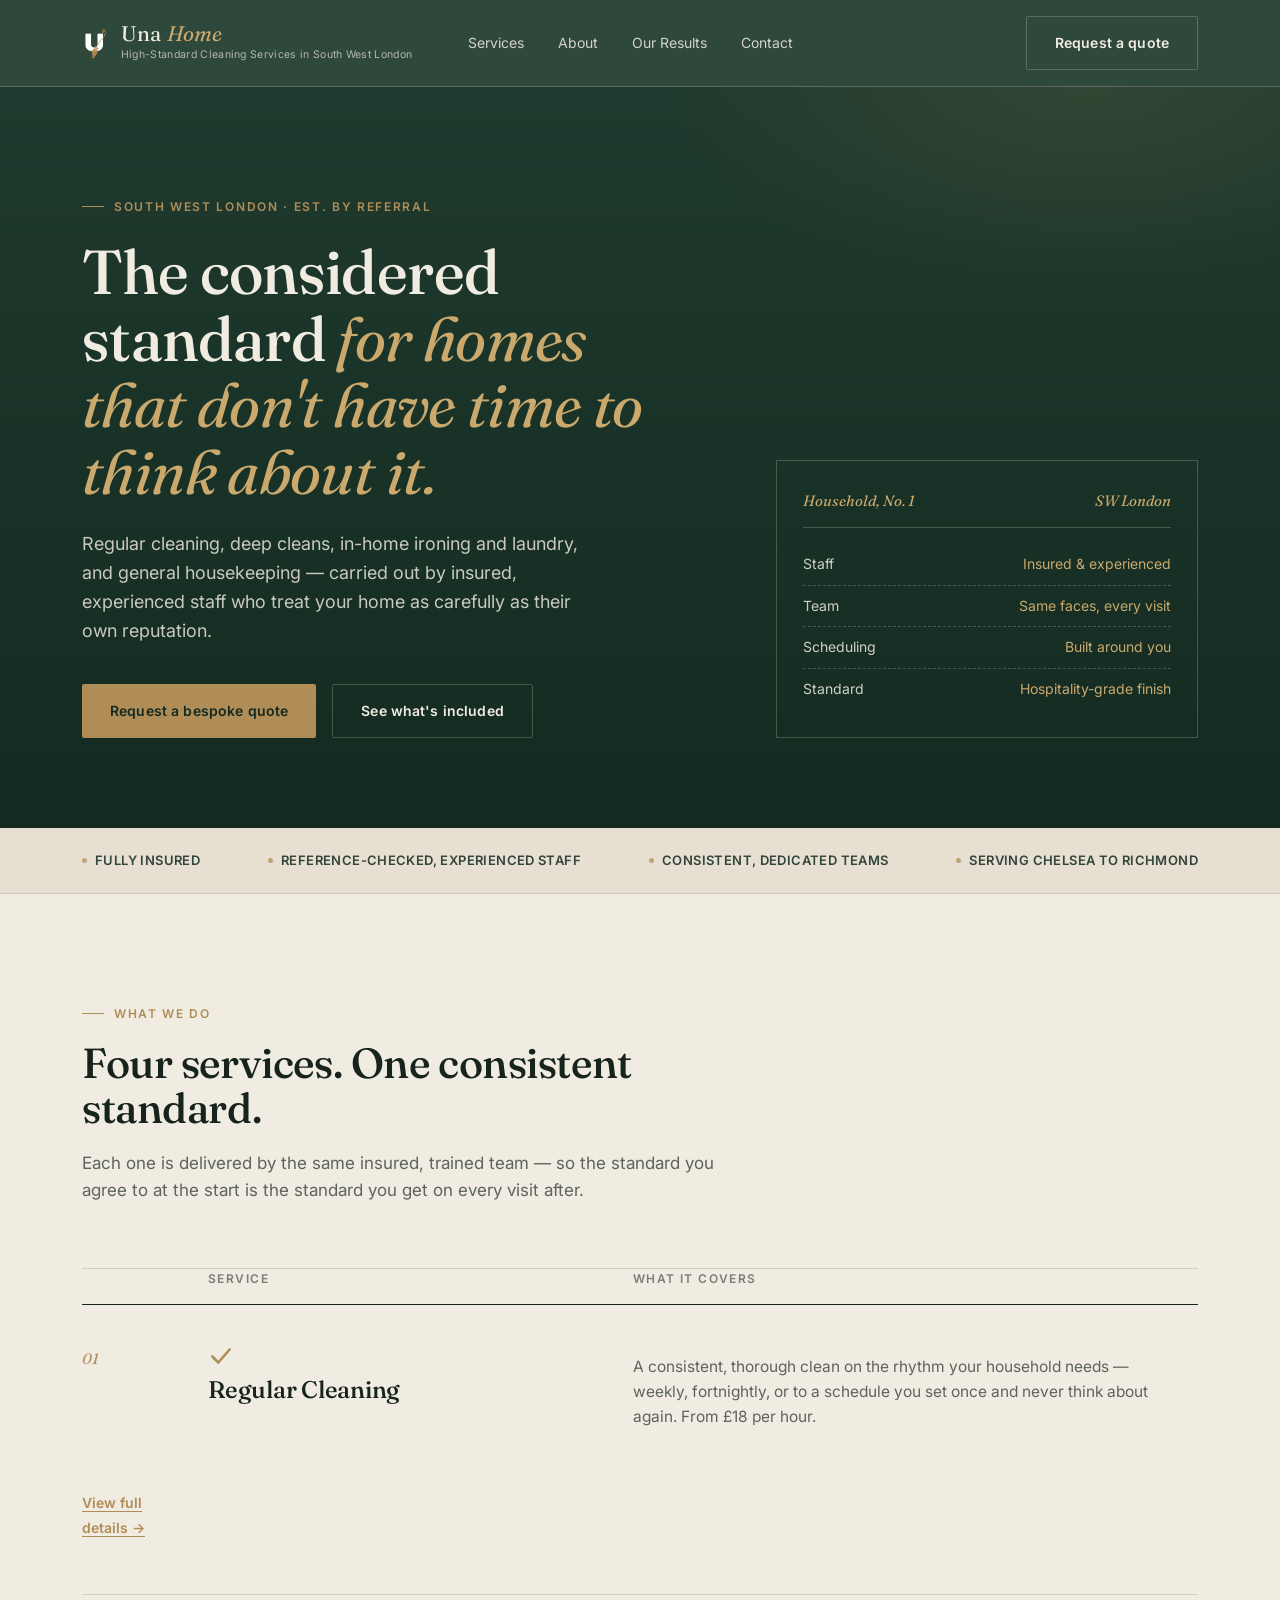
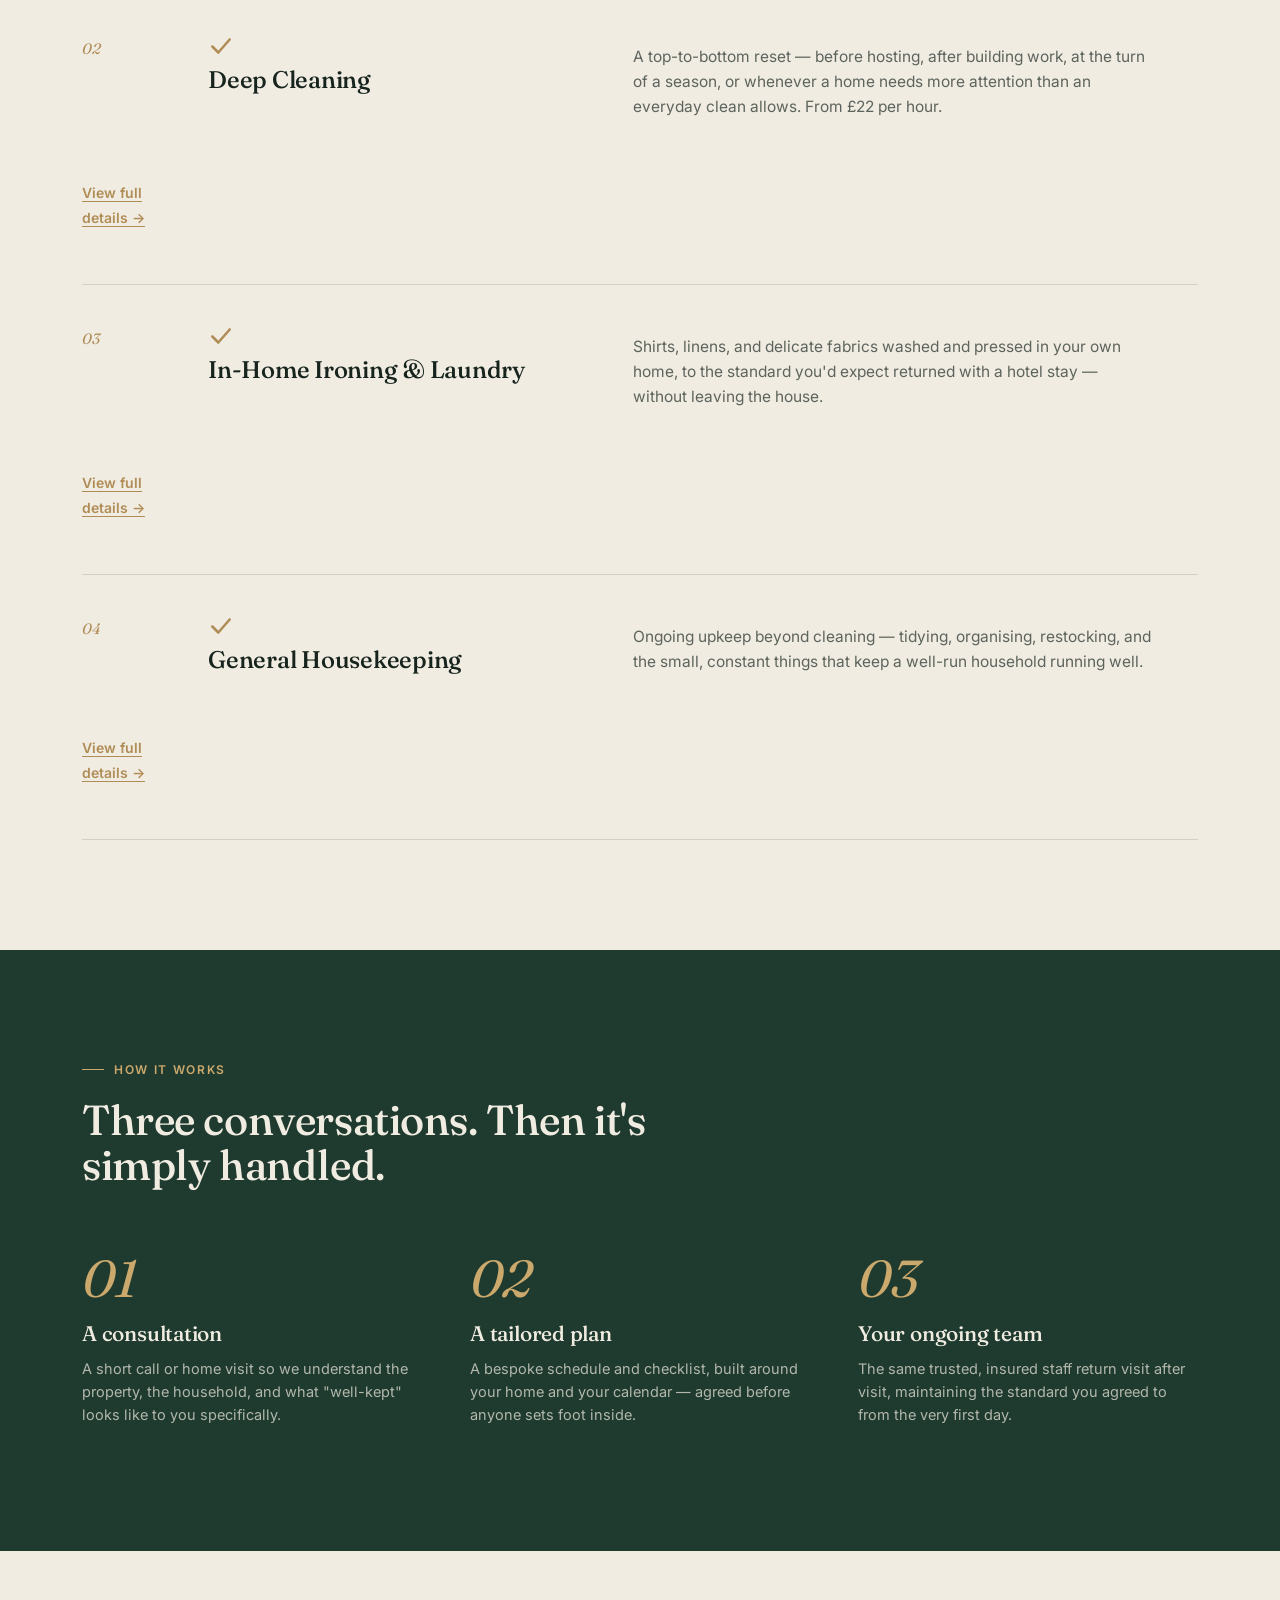
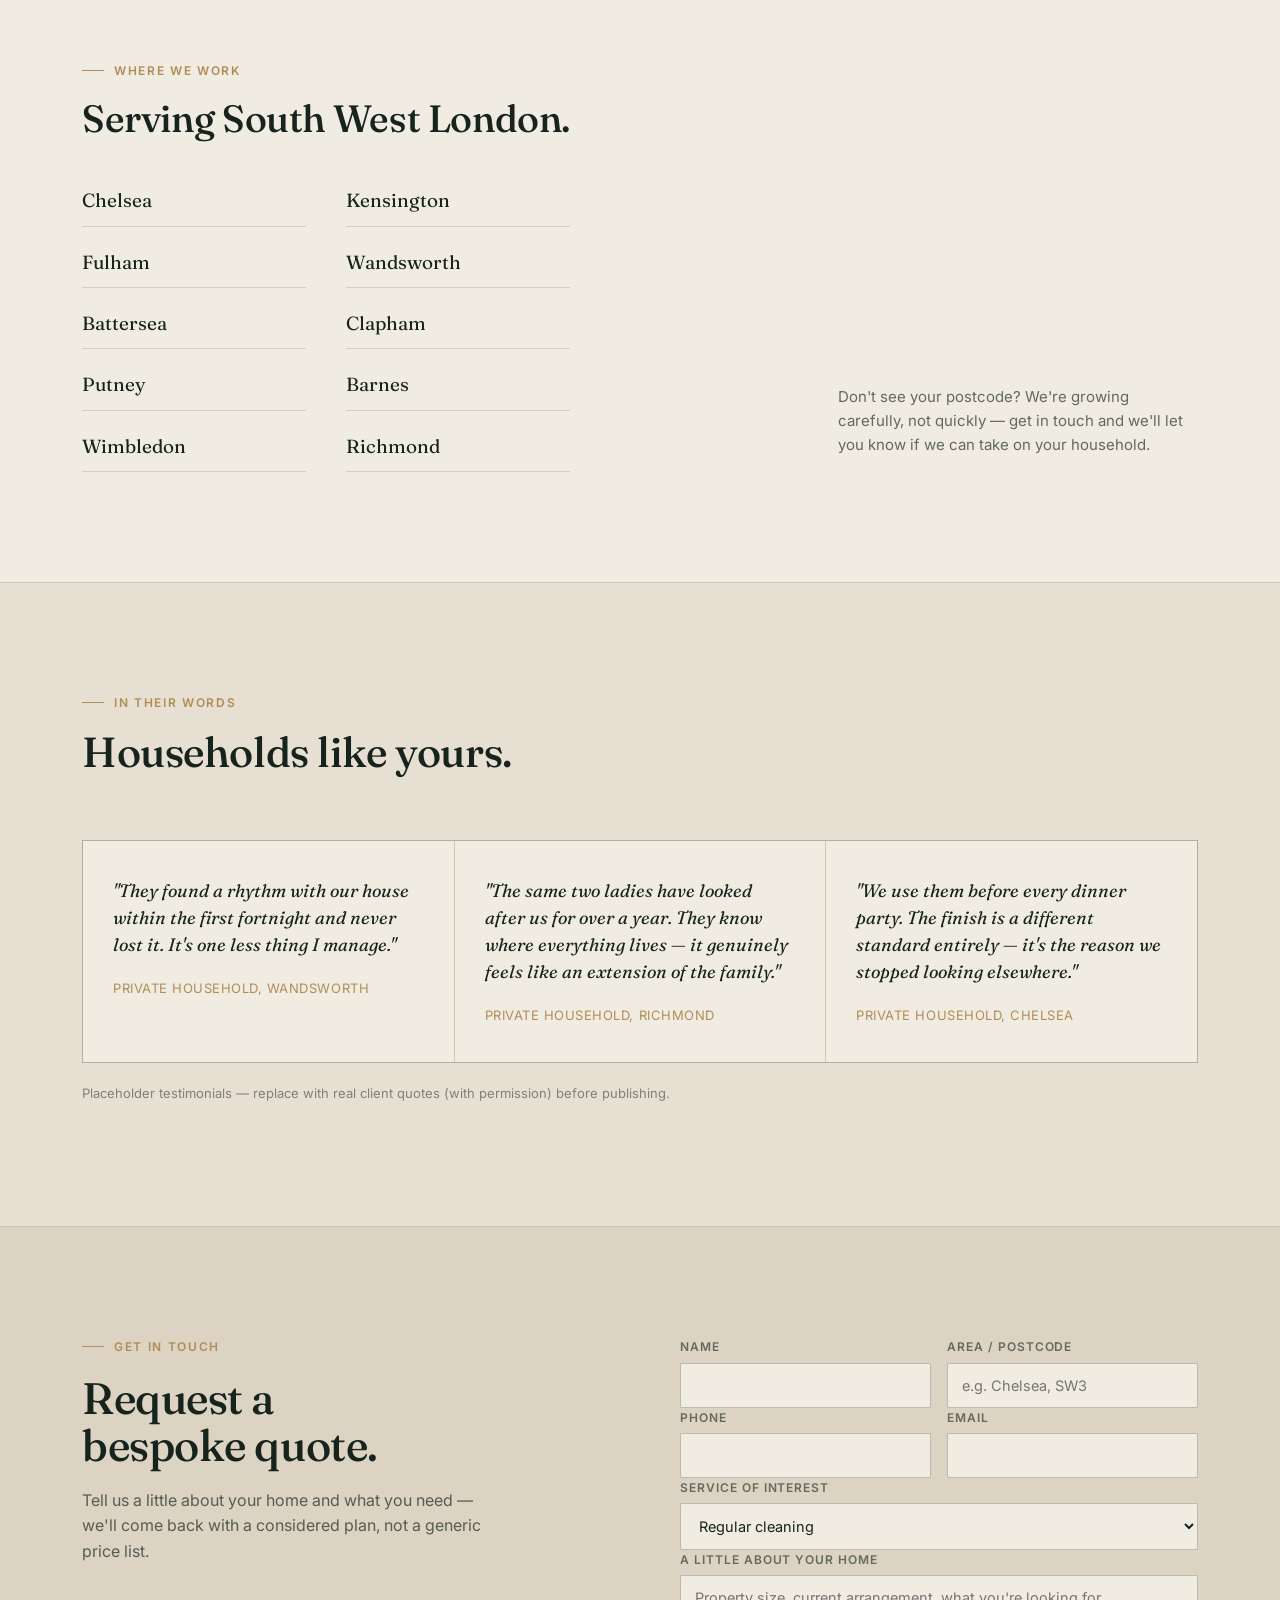
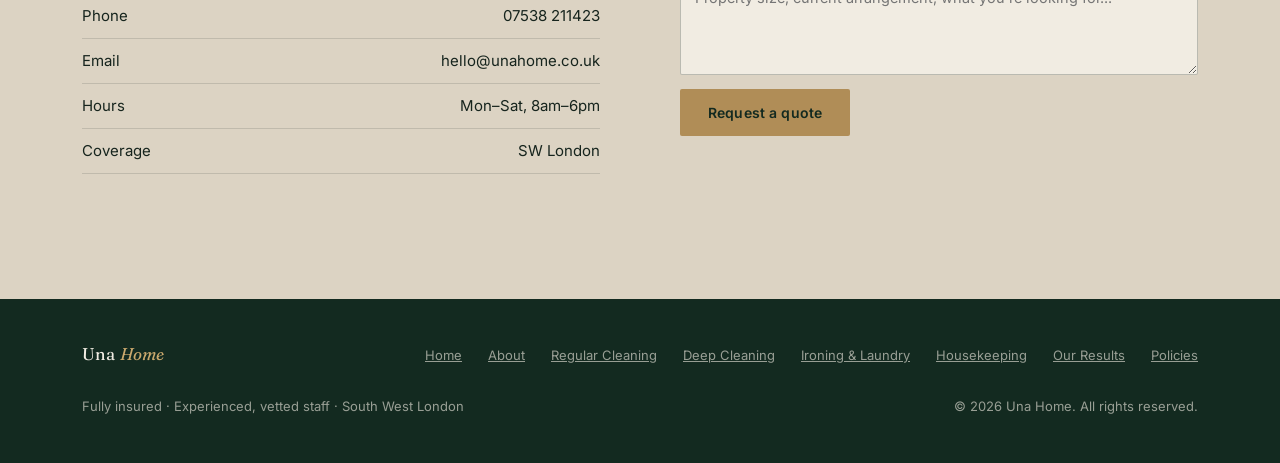
==== index.html @ ceceeaa1 "Update title for SEO optimization" ====
<!DOCTYPE html>
<html lang="en">
<head>
<meta charset="UTF-8">
<meta name="viewport" content="width=device-width, initial-scale=1.0">
<title>Una Home Cleaning &amp; Cleaning, Housekeeping & Ironing | South West London</title>
<meta name="description" content="Insured, experienced housekeeping for South West London homes: regular cleaning, deep cleaning, in-home ironing &amp; laundry, and general housekeeping. Serving Chelsea to Richmond.">
<link rel="canonical" href="https://www.unahome.co.uk/">
<meta property="og:type" content="website">
<meta property="og:site_name" content="Una Home">
<meta property="og:title" content="Premium House Cleaning & Housekeeping, South West London | Una Home">
<meta property="og:description" content="Insured, experienced housekeeping for South West London homes: regular cleaning, deep cleaning, in-home ironing & laundry, and general housekeeping.">
<meta property="og:url" content="https://www.unahome.co.uk/">
<meta name="twitter:card" content="summary">
<link rel="preconnect" href="https://fonts.googleapis.com">
<link rel="preconnect" href="https://fonts.gstatic.com" crossorigin>
<link href="https://fonts.googleapis.com/css2?family=Fraunces:ital,opsz,wght@0,9..144,300;0,9..144,400;0,9..144,500;0,9..144,600;1,9..144,400;1,9..144,500&family=Inter:wght@400;500;600&display=swap" rel="stylesheet">
<link rel="stylesheet" href="assets/styles.css">
<script type="application/ld+json">
{
  "@context": "https://schema.org",
  "@type": "LocalBusiness",
  "name": "Una Home",
  "description": "Insured, experienced housekeeping for South West London homes: regular cleaning, deep cleaning, in-home ironing & laundry, and general housekeeping.",
  "url": "https://www.unahome.co.uk/",
  "telephone": "+44-7538-211423",
  "priceRange": "££",
  "areaServed": ["Chelsea","Kensington","Fulham","Wandsworth","Battersea","Clapham","Putney","Barnes","Wimbledon","Richmond"],
  "openingHoursSpecification": {
    "@type": "OpeningHoursSpecification",
    "dayOfWeek": ["Monday","Tuesday","Wednesday","Thursday","Friday","Saturday"],
    "opens": "08:00",
    "closes": "18:00"
  },
  "makesOffer": [
    {"@type":"Offer","itemOffered":{"@type":"Service","name":"Regular Cleaning","url":"https://www.unahome.co.uk/regular-cleaning.html"}},
    {"@type":"Offer","itemOffered":{"@type":"Service","name":"Deep Cleaning","url":"https://www.unahome.co.uk/deep-cleaning.html"}},
    {"@type":"Offer","itemOffered":{"@type":"Service","name":"In-Home Ironing & Laundry","url":"https://www.unahome.co.uk/ironing-laundry.html"}},
    {"@type":"Offer","itemOffered":{"@type":"Service","name":"General Housekeeping","url":"https://www.unahome.co.uk/housekeeping.html"}}
  ]
}
</script>
</head>
<body>

<header>
  <div class="nav">
    <div class="logo-block">
      <a href="index.html" style="text-decoration:none; color:inherit; display:flex; align-items:center; gap:12px;">
        <img src="assets/logo-icon.png" alt="Una Home logo" class="logo-icon">
        <div class="logo-text">
          <div class="logo">Una <em>Home</em></div>
          <div class="logo-strap">High-Standard Cleaning Services in South West London</div>
        </div>
      </a>
    </div>
    <ul class="nav-links">
      <li><a href="#services">Services</a></li>
      <li><a href="about.html">About</a></li>
      <li><a href="results.html">Our Results</a></li>
      <li><a href="#contact">Contact</a></li>
    </ul>
    <div class="nav-cta">
      <a href="#contact" class="btn btn-ghost">Request a quote</a>
    </div>
    <button class="nav-toggle" aria-label="Open menu" aria-expanded="false"><span></span></button>
  </div>
  <nav class="mobile-menu" aria-label="Mobile">
    <ul>
      <li><a href="#services">Services</a></li>
      <li><a href="about.html">About</a></li>
      <li><a href="results.html">Our Results</a></li>
      <li><a href="#contact">Contact</a></li>
    </ul>
    <div class="mobile-cta" style="padding:0 32px 24px;">
      <span class="nav-phone">Call: <a href="tel:+447538211423" style="color:inherit; text-decoration:none;">07538 211423</a></span>
      <a href="#contact" class="btn btn-primary" style="justify-content:center;">Request a quote</a>
    </div>
  </nav>
</header>

<section class="hero">
  <div class="wrap hero-grid">
    <div>
      <span class="eyebrow">South West London · Est. by referral</span>
      <h1>The considered standard <em>for homes that don't have time to think about it.</em></h1>
      <p class="lead">Regular cleaning, deep cleans, in-home ironing and laundry, and general housekeeping — carried out by insured, experienced staff who treat your home as carefully as their own reputation.</p>
      <div class="hero-actions">
        <a href="#contact" class="btn btn-primary">Request a bespoke quote</a>
        <a href="#services" class="btn btn-ghost">See what's included</a>
      </div>
    </div>
    <div class="hero-card">
      <div class="stamp"><span>Household, No. 1</span><span>SW London</span></div>
      <ul>
        <li><span>Staff</span><span>Insured &amp; experienced</span></li>
        <li><span>Team</span><span>Same faces, every visit</span></li>
        <li><span>Scheduling</span><span>Built around you</span></li>
        <li><span>Standard</span><span>Hospitality-grade finish</span></li>
      </ul>
    </div>
  </div>
</section>

<div class="trustbar">
  <div class="wrap">
    <span><span class="dot"></span>Fully insured</span>
    <span><span class="dot"></span>Reference-checked, experienced staff</span>
    <span><span class="dot"></span>Consistent, dedicated teams</span>
    <span><span class="dot"></span>Serving Chelsea to Richmond</span>
  </div>
</div>

<section id="services">
  <div class="wrap">
    <div class="section-head reveal">
      <span class="eyebrow">What we do</span>
      <h2>Four services. One consistent standard.</h2>
      <p>Each one is delivered by the same insured, trained team — so the standard you agree to at the start is the standard you get on every visit after.</p>
    </div>

    <div class="ledger">
      <div class="ledger-head-row">
        <div></div><div>Service</div><div>What it covers</div>
      </div>

      <div class="ledger-row">
        <div class="ledger-num">01</div>
        <div>
          <svg class="tick" viewBox="0 0 24 24"><path d="M4 12.5L9.5 18L20 6"/></svg>
          <h3>Regular Cleaning</h3>
        </div>
        <p>A consistent, thorough clean on the rhythm your household needs — weekly, fortnightly, or to a schedule you set once and never think about again. From £18 per hour.</p>
        <p style="margin-top:10px;"><a href="regular-cleaning.html" style="color:var(--brass); font-weight:600; font-size:14px; text-decoration:none; border-bottom:1px solid var(--brass);">View full details →</a></p>
      </div>

      <div class="ledger-row">
        <div class="ledger-num">02</div>
        <div>
          <svg class="tick" viewBox="0 0 24 24"><path d="M4 12.5L9.5 18L20 6"/></svg>
          <h3>Deep Cleaning</h3>
        </div>
        <p>A top-to-bottom reset — before hosting, after building work, at the turn of a season, or whenever a home needs more attention than an everyday clean allows. From £22 per hour.</p>
        <p style="margin-top:10px;"><a href="deep-cleaning.html" style="color:var(--brass); font-weight:600; font-size:14px; text-decoration:none; border-bottom:1px solid var(--brass);">View full details →</a></p>
      </div>

      <div class="ledger-row">
        <div class="ledger-num">03</div>
        <div>
          <svg class="tick" viewBox="0 0 24 24"><path d="M4 12.5L9.5 18L20 6"/></svg>
          <h3>In-Home Ironing &amp; Laundry</h3>
        </div>
        <p>Shirts, linens, and delicate fabrics washed and pressed in your own home, to the standard you'd expect returned with a hotel stay — without leaving the house.</p>
        <p style="margin-top:10px;"><a href="ironing-laundry.html" style="color:var(--brass); font-weight:600; font-size:14px; text-decoration:none; border-bottom:1px solid var(--brass);">View full details →</a></p>
      </div>

      <div class="ledger-row">
        <div class="ledger-num">04</div>
        <div>
          <svg class="tick" viewBox="0 0 24 24"><path d="M4 12.5L9.5 18L20 6"/></svg>
          <h3>General Housekeeping</h3>
        </div>
        <p>Ongoing upkeep beyond cleaning — tidying, organising, restocking, and the small, constant things that keep a well-run household running well.</p>
        <p style="margin-top:10px;"><a href="housekeeping.html" style="color:var(--brass); font-weight:600; font-size:14px; text-decoration:none; border-bottom:1px solid var(--brass);">View full details →</a></p>
      </div>
    </div>
  </div>
</section>

<section id="process" class="process-strip">
  <div class="wrap">
    <div class="section-head reveal">
      <span class="eyebrow">How it works</span>
      <h2>Three conversations. Then it's simply handled.</h2>
    </div>
    <div class="steps reveal">
      <div class="step">
        <div class="num">01</div>
        <h3>A consultation</h3>
        <p>A short call or home visit so we understand the property, the household, and what "well-kept" looks like to you specifically.</p>
      </div>
      <div class="step">
        <div class="num">02</div>
        <h3>A tailored plan</h3>
        <p>A bespoke schedule and checklist, built around your home and your calendar — agreed before anyone sets foot inside.</p>
      </div>
      <div class="step">
        <div class="num">03</div>
        <h3>Your ongoing team</h3>
        <p>The same trusted, insured staff return visit after visit, maintaining the standard you agreed to from the very first day.</p>
      </div>
    </div>
  </div>
</section>

<section id="areas">
  <div class="wrap areas-wrap">
    <div>
      <span class="eyebrow reveal">Where we work</span>
      <h2 class="reveal" style="margin-top:18px; font-size:clamp(28px,3vw,38px);">Serving South West London.</h2>
      <div class="areas-list reveal" style="margin-top:36px;">
        <div>Chelsea</div>
        <div>Kensington</div>
        <div>Fulham</div>
        <div>Wandsworth</div>
        <div>Battersea</div>
        <div>Clapham</div>
        <div>Putney</div>
        <div>Barnes</div>
        <div>Wimbledon</div>
        <div>Richmond</div>
      </div>
    </div>
    <p class="areas-note reveal">Don't see your postcode? We're growing carefully, not quickly — get in touch and we'll let you know if we can take on your household.</p>
  </div>
</section>

<section style="background:var(--stone-dim); border-top:1px solid var(--line); border-bottom:1px solid var(--line);">
  <div class="wrap">
    <div class="section-head reveal">
      <span class="eyebrow">In their words</span>
      <h2>Households like yours.</h2>
    </div>
    <div class="testi-grid reveal">
      <div class="testi">
        <blockquote>"They found a rhythm with our house within the first fortnight and never lost it. It's one less thing I manage."</blockquote>
        <cite>Private household, Wandsworth</cite>
      </div>
      <div class="testi">
        <blockquote>"The same two ladies have looked after us for over a year. They know where everything lives — it genuinely feels like an extension of the family."</blockquote>
        <cite>Private household, Richmond</cite>
      </div>
      <div class="testi">
        <blockquote>"We use them before every dinner party. The finish is a different standard entirely — it's the reason we stopped looking elsewhere."</blockquote>
        <cite>Private household, Chelsea</cite>
      </div>
    </div>
    <p style="margin-top:20px; font-size:13px; color:rgba(22,36,29,0.5);">Placeholder testimonials — replace with real client quotes (with permission) before publishing.</p>
  </div>
</section>

<section id="contact" class="cta-section">
  <div class="wrap cta-grid">
    <div class="reveal">
      <span class="eyebrow">Get in touch</span>
      <h2 style="margin-top:18px;">Request a bespoke quote.</h2>
      <p>Tell us a little about your home and what you need — we'll come back with a considered plan, not a generic price list.</p>
      <ul class="contact-list">
        <li><span>Phone</span><span><a href="tel:+447538211423" style="color:inherit; text-decoration:none;">07538 211423</a></span></li>
        <li><span>Email</span><span><a href="mailto:hello@unahome.co.uk" style="color:inherit; text-decoration:none;">hello@unahome.co.uk</a></span></li>
        <li><span>Hours</span><span>Mon–Sat, 8am–6pm</span></li>
        <li><span>Coverage</span><span>SW London</span></li>
      </ul>
    </div>
    <form class="form reveal" id="enquiry-form" action="https://formspree.io/f/xvkpeqqq" method="POST">
      <div class="form-fields">
        <div class="form-row">
          <div>
            <label for="name">Name</label>
            <input id="name" name="name" type="text" required>
          </div>
          <div>
            <label for="area">Area / postcode</label>
            <input id="area" name="area" type="text" placeholder="e.g. Chelsea, SW3">
          </div>
        </div>
        <div class="form-row">
          <div>
            <label for="phone">Phone</label>
            <input id="phone" name="phone" type="tel">
          </div>
          <div>
            <label for="email">Email</label>
            <input id="email" name="email" type="email" required>
          </div>
        </div>
        <div>
          <label for="service">Service of interest</label>
          <select id="service" name="service">
            <option>Regular cleaning</option>
            <option>Deep cleaning</option>
            <option>In-home ironing &amp; laundry</option>
            <option>General housekeeping</option>
            <option>Not sure yet</option>
          </select>
        </div>
        <div>
          <label for="message">A little about your home</label>
          <textarea id="message" name="message" placeholder="Property size, current arrangement, what you're looking for..."></textarea>
        </div>
        <input type="hidden" name="_subject" value="New enquiry — Una Home website">
        <div class="form-error" style="display:none; color:#8a2a2a; font-size:13.5px; margin-top:-4px;">Something went wrong sending this — please call or email us directly instead.</div>
        <button type="submit" class="btn btn-primary" style="margin-top:6px;">Request a quote</button>
      </div>
      <div class="form-success" style="display:none; font-family:'Fraunces',serif; font-style:italic; font-size:18px; padding:30px 0;">
        Thank you — we'll be in touch within one working day.
      </div>
    </form>
    <script>
      const enquiryForm = document.getElementById('enquiry-form');
      enquiryForm.addEventListener('submit', function(e){
        e.preventDefault();
        const form = e.target;
        const data = new FormData(form);
        const errorBox = form.querySelector('.form-error');
        errorBox.style.display = 'none';
        fetch(form.action, {
          method: 'POST',
          body: data,
          headers: { 'Accept': 'application/json' }
        }).then(response => {
          if (response.ok) {
            form.querySelector('.form-fields').style.display = 'none';
            form.querySelector('.form-success').style.display = 'block';
          } else {
            errorBox.style.display = 'block';
          }
        }).catch(() => {
          errorBox.style.display = 'block';
        });
      });
    </script>
  </div>
</section>

<footer>
  <div class="wrap">
    <div class="foot-row" style="align-items:flex-start; margin-bottom:30px;">
      <div class="logo">Una <em>Home</em></div>
      <nav aria-label="Footer">
        <ul style="list-style:none; display:flex; gap:26px; padding:0; margin:0; flex-wrap:wrap;">
          <li><a href="index.html">Home</a></li>
          <li><a href="about.html">About</a></li>
          <li><a href="regular-cleaning.html">Regular Cleaning</a></li>
          <li><a href="deep-cleaning.html">Deep Cleaning</a></li>
          <li><a href="ironing-laundry.html">Ironing &amp; Laundry</a></li>
          <li><a href="housekeeping.html">Housekeeping</a></li>
          <li><a href="results.html">Our Results</a></li>
          <li><a href="policies.html">Policies</a></li>
        </ul>
      </nav>
    </div>
    <div class="foot-row">
      <div>Fully insured · Experienced, vetted staff · South West London</div>
      <div>© 2026 Una Home. All rights reserved.</div>
    </div>
  </div>
</footer>

<script>
  const io = new IntersectionObserver((entries)=>{
    entries.forEach(e=>{
      if(e.isIntersecting){ e.target.classList.add('in-view'); }
    });
  }, { threshold: 0.2 });
  document.querySelectorAll('.reveal, .ledger-row').forEach(el=> io.observe(el));
</script>

<script src="assets/nav.js" defer></script>
</body>
</html>
---- assets/styles.css ----
:root{
    --ink:#16241D;
    --stone:#F1ECE2;
    --stone-dim:#E7E0D2;
    --green:#1F3A2E;
    --green-deep:#132A20;
    --brass:#B08D57;
    --brass-light:#CBA96D;
    --clay:#DCD3C3;
    --sage:#7E8B72;
    --line: rgba(22,36,29,0.14);
    --line-on-green: rgba(241,236,226,0.22);
    --max: 1180px;
  }
  *{box-sizing:border-box;}
  html{scroll-behavior:smooth;}
  body{
    margin:0;
    background:var(--stone);
    color:var(--ink);
    font-family:'Inter', sans-serif;
    font-size:16px;
    line-height:1.6;
    -webkit-font-smoothing:antialiased;
  }
  h1,h2,h3,.display{
    font-family:'Fraunces', serif;
    font-weight:500;
    line-height:1.08;
    letter-spacing:-0.01em;
    margin:0;
  }
  a{color:inherit;}
  img{max-width:100%;display:block;}
  .wrap{max-width:var(--max); margin:0 auto; padding:0 32px;}
  .eyebrow{
    font-size:12px;
    letter-spacing:0.14em;
    text-transform:uppercase;
    font-weight:600;
    color:var(--brass);
    display:flex;
    align-items:center;
    gap:10px;
  }
  .eyebrow::before{
    content:"";
    width:22px;height:1px;
    background:var(--brass);
    display:inline-block;
  }
  button, .btn{
    font-family:'Inter',sans-serif;
    font-weight:600;
    font-size:14px;
    letter-spacing:0.01em;
    cursor:pointer;
    border:none;
    border-radius:2px;
    padding:15px 28px;
    display:inline-flex;
    align-items:center;
    gap:10px;
    text-decoration:none;
    transition:transform .25s ease, background .25s ease, color .25s ease, border-color .25s ease;
  }
  .btn-primary{ background:var(--brass); color:var(--green-deep); }
  .btn-primary:hover{ background:var(--brass-light); transform:translateY(-1px); }
  .btn-ghost{ background:transparent; color:var(--stone); border:1px solid var(--line-on-green); }
  .btn-ghost:hover{ border-color:var(--brass); color:var(--brass-light); }
  .btn-ghost-dark{ background:transparent; color:var(--ink); border:1px solid var(--line); }
  .btn-ghost-dark:hover{ border-color:var(--brass); color:var(--brass); }
  :focus-visible{ outline:2px solid var(--brass); outline-offset:3px; }

  /* ===== HEADER ===== */
  header{
    position:sticky; top:0; z-index:50;
    background:rgba(31,58,46,0.92);
    backdrop-filter:blur(8px);
    border-bottom:1px solid var(--line-on-green);
  }
  .nav{
    max-width:var(--max); margin:0 auto; padding:16px 32px;
    display:flex; align-items:center; justify-content:flex-start; gap:56px;
    color:var(--stone);
  }
  .logo-block{ display:flex; align-items:center; gap:12px; flex-shrink:0; }
  .logo-icon{ height:38px; width:auto; display:block; flex-shrink:0; }
  .logo-text{ display:flex; flex-direction:column; justify-content:center; }
  .logo{ font-family:'Fraunces',serif; font-size:21px; letter-spacing:0.01em; color:var(--stone); line-height:1.1; text-decoration:none; }
  .logo em{ color:var(--brass-light); font-style:italic; }
  .logo-strap{
    font-family:'Inter',sans-serif; font-size:10.5px; letter-spacing:0.03em;
    color:rgba(241,236,226,0.68); margin-top:2px; white-space:nowrap;
  }
  .nav-links{ display:flex; gap:34px; list-style:none; margin:0; padding:0; font-size:14px; }
  .nav-links a{ text-decoration:none; opacity:0.85; color:var(--stone); }
  .nav-links a:hover{ opacity:1; color:var(--brass-light); }
  .nav-cta{ display:flex; align-items:center; gap:18px; margin-left:auto; }
  .nav-phone a{ color:inherit; text-decoration:none; }
  .nav-phone{ font-size:14px; opacity:0.85; }

  .nav-toggle{
    display:none; background:none; border:1px solid var(--line-on-green); border-radius:4px;
    width:42px; height:38px; padding:0; cursor:pointer; flex-shrink:0;
    align-items:center; justify-content:center;
  }
  .nav-toggle span, .nav-toggle span::before, .nav-toggle span::after{
    content:""; display:block; width:20px; height:2px; background:var(--stone);
    position:relative; transition:transform .2s ease, opacity .2s ease;
  }
  .nav-toggle span::before{ position:absolute; top:-6px; }
  .nav-toggle span::after{ position:absolute; top:6px; }
  .nav-toggle[aria-expanded="true"] span{ background:transparent; }
  .nav-toggle[aria-expanded="true"] span::before{ transform:translateY(6px) rotate(45deg); }
  .nav-toggle[aria-expanded="true"] span::after{ transform:translateY(-6px) rotate(-45deg); }

  .mobile-menu{ display:none; }

  @media (max-width: 860px){
    .logo-strap{ display:none; }
    .nav-links, .nav-phone, .nav-cta .btn-ghost{ display:none; }
    .nav-toggle{ display:flex; }
    .mobile-menu{
      display:block; max-height:0; overflow:hidden; background:var(--green-deep);
      transition:max-height .3s ease;
    }
    .mobile-menu.open{ max-height:400px; }
    .mobile-menu ul{ list-style:none; margin:0; padding:18px 32px; display:flex; flex-direction:column; gap:4px; }
    .mobile-menu a{
      color:var(--stone); text-decoration:none; font-size:15px; padding:12px 0;
      border-bottom:1px solid var(--line-on-green); opacity:0.9;
    }
    .mobile-menu a:hover{ color:var(--brass-light); }
    .mobile-menu .mobile-cta{ margin-top:14px; display:flex; flex-direction:column; gap:10px; }
    .mobile-menu .nav-phone{ display:block; font-size:14px; color:var(--stone); opacity:0.85; }
  }

  /* ===== HERO ===== */
  .hero{
    background: linear-gradient(180deg, var(--green) 0%, var(--green-deep) 100%);
    color:var(--stone);
    padding:110px 0 90px;
    position:relative;
    overflow:hidden;
  }
  .hero::after{
    content:"";
    position:absolute; inset:0;
    background:
      radial-gradient(600px 300px at 85% 0%, rgba(176,141,87,0.14), transparent 70%);
    pointer-events:none;
  }
  .hero-grid{
    display:grid; grid-template-columns: 1.2fr 0.8fr; gap:60px; align-items:end;
    position:relative; z-index:1;
  }
  .hero h1{
    font-size:clamp(38px, 5vw, 62px);
    margin-top:22px;
    max-width:15ch;
  }
  .hero h1 em{ font-style:italic; color:var(--brass-light); font-weight:400; }
  .hero p.lead{
    margin-top:24px; font-size:18px; max-width:46ch; color:rgba(241,236,226,0.82);
  }
  .hero-actions{ display:flex; gap:16px; margin-top:38px; flex-wrap:wrap; }

  .hero-card{
    border:1px solid var(--line-on-green);
    padding:28px 26px;
    font-size:14px;
  }
  .hero-card .stamp{
    display:flex; justify-content:space-between; align-items:baseline;
    border-bottom:1px solid var(--line-on-green); padding-bottom:14px; margin-bottom:16px;
    font-family:'Fraunces', serif; font-style:italic; color:var(--brass-light); font-size:15px;
  }
  .hero-card ul{ list-style:none; margin:0; padding:0; }
  .hero-card li{
    display:flex; justify-content:space-between; padding:9px 0;
    border-bottom:1px dashed var(--line-on-green);
    color:rgba(241,236,226,0.85);
  }
  .hero-card li:last-child{ border-bottom:none; }
  .hero-card li span:last-child{ color:var(--brass-light); }

  /* ===== TRUST BAR ===== */
  .trustbar{
    background:var(--stone-dim);
    border-bottom:1px solid var(--line);
  }
  .trustbar .wrap{
    display:flex; flex-wrap:wrap; gap:14px 40px;
    padding:22px 32px;
    justify-content:space-between;
    font-size:13px; letter-spacing:0.03em; text-transform:uppercase; font-weight:600;
    color:var(--green-deep);
  }
  .trustbar span{ display:flex; align-items:center; gap:8px; opacity:0.85; }
  .trustbar .dot{ width:5px;height:5px;border-radius:50%; background:var(--brass); display:inline-block; }

  /* ===== SECTION shared ===== */
  section{ padding:110px 0; }
  .section-head{ max-width:640px; margin-bottom:64px; }
  .section-head h2{ font-size:clamp(30px,3.4vw,42px); margin-top:18px; }
  .section-head p{ margin-top:18px; font-size:17px; color:rgba(22,36,29,0.68); }

  /* ===== LEDGER (services) — signature element ===== */
  .ledger{ border-top:1px solid var(--line); }
  .ledger-row{
    display:grid; grid-template-columns: 90px 1.1fr 1.6fr;
    gap:36px;
    padding:38px 0;
    border-bottom:1px solid var(--line);
    align-items:start;
  }
  .ledger-num{ font-family:'Fraunces',serif; font-style:italic; font-size:15px; color:var(--brass); padding-top:4px; }
  .ledger-row h3{ font-size:24px; }
  .ledger-row p{ margin-top:12px; color:rgba(22,36,29,0.68); font-size:15.5px; max-width:52ch; }
  .tick{
    width:26px; height:26px; flex-shrink:0;
  }
  .tick path{
    fill:none; stroke:var(--brass); stroke-width:2.4;
    stroke-linecap:round; stroke-linejoin:round;
    stroke-dasharray:40; stroke-dashoffset:40;
    transition:stroke-dashoffset 0.7s cubic-bezier(.4,0,.2,1);
  }
  .ledger-row.in-view .tick path{ stroke-dashoffset:0; }
  .ledger-head-row{
    display:grid; grid-template-columns: 90px 1.1fr 1.6fr; gap:36px;
    padding-bottom:16px; border-bottom:1px solid var(--ink);
    font-size:12px; text-transform:uppercase; letter-spacing:0.12em; font-weight:600; color:rgba(22,36,29,0.55);
  }

  /* ===== WHY US grid ===== */
  .why-grid{
    display:grid; grid-template-columns:repeat(3, 1fr); gap:1px;
    background:var(--line);
    border:1px solid var(--line);
  }
  .why-card{
    background:var(--stone); padding:38px 32px; min-height:210px;
    display:flex; flex-direction:column; justify-content:space-between;
  }
  .why-card .mark{ color:var(--brass); font-family:'Fraunces',serif; font-style:italic; font-size:15px; }
  .why-card h3{ font-size:19px; margin-top:22px; }
  .why-card p{ margin-top:12px; font-size:14.5px; color:rgba(22,36,29,0.66); }
  @media (max-width:900px){ .why-grid{ grid-template-columns:repeat(2,1fr); } }
  @media (max-width:600px){ .why-grid{ grid-template-columns:1fr; } }

  /* ===== PROCESS ===== */
  .process-strip{ background:var(--green); color:var(--stone); }
  .process-strip .section-head p{ color:rgba(241,236,226,0.72); }
  .process-strip .eyebrow{ color:var(--brass-light); }
  .process-strip .eyebrow::before{ background:var(--brass-light); }
  .steps{ display:grid; grid-template-columns:repeat(3,1fr); gap:48px; }
  .step .num{
    font-family:'Fraunces',serif; font-style:italic; font-size:52px; color:var(--brass-light);
    line-height:1;
  }
  .step h3{ margin-top:18px; font-size:21px; color:var(--stone); }
  .step p{ margin-top:12px; font-size:14.5px; color:rgba(241,236,226,0.7); }
  @media (max-width:820px){ .steps{ grid-template-columns:1fr; gap:40px; } }

  /* ===== AREAS ===== */
  .areas-wrap{ display:flex; justify-content:space-between; gap:60px; flex-wrap:wrap; }
  .areas-list{
    display:grid; grid-template-columns:repeat(2, minmax(140px,1fr)); gap:10px 40px;
    font-family:'Fraunces', serif; font-size:19px;
  }
  .areas-list div{ padding:10px 0; border-bottom:1px solid var(--line); }
  .areas-note{ max-width:360px; font-size:15px; color:rgba(22,36,29,0.65); align-self:flex-end; }

  /* ===== TESTIMONIALS ===== */
  .testi-grid{ display:grid; grid-template-columns:repeat(3,1fr); gap:1px; background:var(--line); border:1px solid var(--line); }
  .testi{ background:var(--stone); padding:36px 30px; }
  .testi blockquote{ margin:0; font-family:'Fraunces',serif; font-size:18px; font-style:italic; line-height:1.5; }
  .testi cite{ display:block; margin-top:20px; font-style:normal; font-size:13px; letter-spacing:0.04em; text-transform:uppercase; color:var(--brass); }
  @media (max-width:900px){ .testi-grid{ grid-template-columns:1fr; } }

  /* ===== CTA / CONTACT ===== */
  .cta-section{ background:var(--clay); }
  .cta-grid{ display:grid; grid-template-columns:1fr 1fr; gap:80px; align-items:start; }
  .cta-grid h2{ font-size:clamp(30px,3.6vw,44px); max-width:12ch; }
  .cta-grid p{ margin-top:18px; font-size:16px; color:rgba(22,36,29,0.68); max-width:42ch; }
  .contact-list{ margin-top:30px; list-style:none; padding:0; font-size:15px; }
  .contact-list li{ padding:10px 0; border-bottom:1px solid var(--line); display:flex; justify-content:space-between; }
  .form{ display:flex; flex-direction:column; gap:16px; }
  .form label{ font-size:12px; text-transform:uppercase; letter-spacing:0.08em; font-weight:600; color:rgba(22,36,29,0.6); margin-bottom:6px; display:block; }
  .form input, .form select, .form textarea{
    width:100%; padding:13px 14px; border:1px solid rgba(22,36,29,0.25); background:var(--stone);
    font-family:'Inter',sans-serif; font-size:14.5px; border-radius:2px; color:var(--ink);
  }
  .form input:focus, .form select:focus, .form textarea:focus{ outline:2px solid var(--brass); border-color:var(--brass); }
  .form textarea{ min-height:100px; resize:vertical; }
  .form-row{ display:grid; grid-template-columns:1fr 1fr; gap:16px; }
  @media (max-width:820px){ .cta-grid{ grid-template-columns:1fr; gap:48px; } .form-row{ grid-template-columns:1fr; } }

  /* ===== FOOTER ===== */
  footer{ background:var(--green-deep); color:rgba(241,236,226,0.6); padding:46px 0; font-size:13px; }
  .foot-row{ display:flex; justify-content:space-between; flex-wrap:wrap; gap:16px; align-items:center; }
  footer .logo{ font-size:17px; }

  /* reveal on scroll */
  .reveal{ opacity:0; transform:translateY(18px); transition:opacity .7s ease, transform .7s ease; }
  .reveal.in-view{ opacity:1; transform:none; }

  @media (prefers-reduced-motion: reduce){
    html{ scroll-behavior:auto; }
    .reveal{ opacity:1; transform:none; transition:none; }
    .tick path{ stroke-dashoffset:0; transition:none; }
  }

  @media (max-width:760px){
    section{ padding:72px 0; }
    .hero{ padding:80px 0 60px; }
    .hero-grid{ grid-template-columns:1fr; gap:40px; }
    .ledger-row, .ledger-head-row{ grid-template-columns:50px 1fr; }
    .ledger-row p{ grid-column:2; }
    .ledger-row .ledger-num{ grid-row:1; }
  }

/* ===== BREADCRUMB ===== */
.breadcrumb{
  font-size:13px; color:rgba(241,236,226,0.65);
  display:flex; gap:8px; align-items:center; margin-bottom:20px;
}
.breadcrumb a{ text-decoration:none; color:rgba(241,236,226,0.65); }
.breadcrumb a:hover{ color:var(--brass-light); }
.breadcrumb span.sep{ opacity:0.5; }
.breadcrumb .current{ color:var(--brass-light); }

/* ===== PAGE HERO (sub-pages) ===== */
.page-hero{
  background: linear-gradient(180deg, var(--green) 0%, var(--green-deep) 100%);
  color:var(--stone);
  padding:64px 0 68px;
  position:relative; overflow:hidden;
}
.page-hero::after{
  content:"";
  position:absolute; inset:0;
  background: radial-gradient(600px 300px at 85% 0%, rgba(176,141,87,0.14), transparent 70%);
  pointer-events:none;
}
.page-hero .inner{ position:relative; z-index:1; max-width:800px; }
.page-hero h1{ font-size:clamp(32px,4.4vw,50px); margin-top:16px; }
.page-hero p.lead{ margin-top:20px; font-size:17px; max-width:56ch; color:rgba(241,236,226,0.82); }
.page-hero .hero-actions{ display:flex; gap:16px; margin-top:32px; flex-wrap:wrap; }

/* ===== CHECKLIST ===== */
.checklist-grid{ display:grid; grid-template-columns:repeat(2, 1fr); gap:1px; background:var(--line); border:1px solid var(--line); }
.checklist-card{ background:var(--stone); padding:34px 32px; }
.checklist-card h3{ font-size:19px; display:flex; align-items:center; gap:10px; }
.checklist-card h3 .tick-sm{ width:20px; height:20px; flex-shrink:0; }
.checklist-card h3 .tick-sm path{ fill:none; stroke:var(--brass); stroke-width:2.6; stroke-linecap:round; stroke-linejoin:round; }
.checklist-card ul{ list-style:none; margin:18px 0 0; padding:0; }
.checklist-card li{
  padding:9px 0 9px 22px; position:relative;
  font-size:14.5px; color:rgba(22,36,29,0.72);
  border-bottom:1px dashed var(--line);
}
.checklist-card li:last-child{ border-bottom:none; }
.checklist-card li::before{
  content:"—"; position:absolute; left:0; color:var(--brass);
}
@media (max-width:760px){ .checklist-grid{ grid-template-columns:1fr; } }

/* ===== PRICING CALLOUT ===== */
.pricing-callout{
  display:grid; grid-template-columns: 1fr 1fr; gap:0;
  border:1px solid var(--line);
}
.pricing-main{ background:var(--green-deep); color:var(--stone); padding:44px 40px; }
.pricing-main .rate{ font-family:'Fraunces',serif; font-size:52px; font-style:italic; color:var(--brass-light); }
.pricing-main .rate span{ font-size:16px; font-style:normal; color:rgba(241,236,226,0.7); font-family:'Inter',sans-serif; }
.pricing-main p{ margin-top:16px; font-size:14.5px; color:rgba(241,236,226,0.75); max-width:40ch; }
.pricing-side{ background:var(--stone); padding:44px 40px; }
.pricing-side ul{ list-style:none; margin:0; padding:0; }
.pricing-side li{ padding:11px 0; border-bottom:1px solid var(--line); font-size:14.5px; color:rgba(22,36,29,0.72); }
.pricing-side li:last-child{ border-bottom:none; }
@media (max-width:760px){ .pricing-callout{ grid-template-columns:1fr; } }

/* ===== FAQ (native details/summary — accessible, JS-free) ===== */
.faq-item{ border-bottom:1px solid var(--line); }
.faq-item summary{
  padding:24px 0; cursor:pointer; font-family:'Fraunces',serif; font-size:19px;
  list-style:none; display:flex; justify-content:space-between; align-items:center; gap:20px;
}
.faq-item summary::-webkit-details-marker{ display:none; }
.faq-item summary::after{
  content:"+"; font-family:'Inter',sans-serif; font-size:22px; color:var(--brass); flex-shrink:0;
}
.faq-item[open] summary::after{ content:"–"; }
.faq-item p{ padding-bottom:24px; margin:0; font-size:15px; color:rgba(22,36,29,0.68); max-width:64ch; }

/* ===== RELATED SERVICES ===== */
.related-grid{ display:grid; grid-template-columns:repeat(3,1fr); gap:1px; background:var(--line); border:1px solid var(--line); }
.related-card{ background:var(--stone); padding:30px 28px; text-decoration:none; color:var(--ink); display:block; transition:background .2s ease; }
.related-card:hover{ background:var(--stone-dim); }
.related-card .mark{ color:var(--brass); font-family:'Fraunces',serif; font-style:italic; font-size:14px; }
.related-card h3{ font-size:18px; margin-top:14px; }
.related-card p{ margin-top:10px; font-size:14px; color:rgba(22,36,29,0.62); }
@media (max-width:900px){ .related-grid{ grid-template-columns:1fr; } }

/* ===== ABOUT: STORY / STANDARDS ===== */
.story-grid{ display:grid; grid-template-columns:1fr 1fr; gap:70px; align-items:start; }
.story-grid p{ margin-top:16px; font-size:16px; color:rgba(22,36,29,0.72); max-width:52ch; }
.story-figures{ display:grid; gap:1px; background:var(--line); border:1px solid var(--line); }
.story-figures div{ background:var(--stone-dim); padding:26px 28px; }
.story-figures .num{ font-family:'Fraunces',serif; font-style:italic; font-size:34px; color:var(--brass); }
.story-figures .label{ font-size:13px; margin-top:6px; color:rgba(22,36,29,0.6); }
@media (max-width:820px){ .story-grid{ grid-template-columns:1fr; gap:40px; } }

/* ===== POLICIES LIST ===== */
.policy-list{ counter-reset: policy; border-top:1px solid var(--line); }
.policy-item{
  display:grid; grid-template-columns:56px 1fr; gap:24px;
  padding:26px 0; border-bottom:1px solid var(--line); align-items:start;
}
.policy-item .policy-num{
  counter-increment: policy;
  font-family:'Fraunces',serif; font-style:italic; font-size:20px; color:var(--brass);
}
.policy-item .policy-num::before{ content: counter(policy, decimal-leading-zero); }
.policy-item h3{ font-size:17px; margin:0 0 8px; }
.policy-item p{ font-size:14.5px; color:rgba(22,36,29,0.68); max-width:68ch; margin:0; }
.policy-note{
  margin-top:28px; padding:20px 24px; background:var(--stone-dim); border-left:3px solid var(--brass);
  font-size:13.5px; color:rgba(22,36,29,0.65); font-style:italic;
}

/* ===== RESULTS GALLERY ===== */
.results-grid{ display:grid; grid-template-columns:repeat(2, 1fr); gap:28px; }
.result-pair{ border:1px solid var(--line); background:var(--stone-dim); overflow:hidden; }
.result-pair .pair-images{ display:grid; grid-template-columns:1fr 1fr; }
.result-slot{
  aspect-ratio: 4/3; display:flex; align-items:center; justify-content:center;
  background:repeating-linear-gradient(135deg, var(--clay) 0px, var(--clay) 2px, var(--stone-dim) 2px, var(--stone-dim) 14px);
  position:relative; overflow:hidden;
}
.result-slot img{ width:100%; height:100%; object-fit:cover; display:block; }
.result-slot .slot-label{
  position:absolute; top:10px; left:10px; background:rgba(22,36,29,0.72); color:var(--stone);
  font-size:11px; letter-spacing:0.08em; text-transform:uppercase; padding:4px 10px; border-radius:2px;
}
.result-slot .slot-placeholder{ text-align:center; padding:0 16px; font-size:12.5px; color:rgba(22,36,29,0.5); }
.result-caption{ padding:16px 20px; font-size:14px; color:rgba(22,36,29,0.7); border-top:1px solid var(--line); }
@media (max-width:760px){ .results-grid{ grid-template-columns:1fr; } }
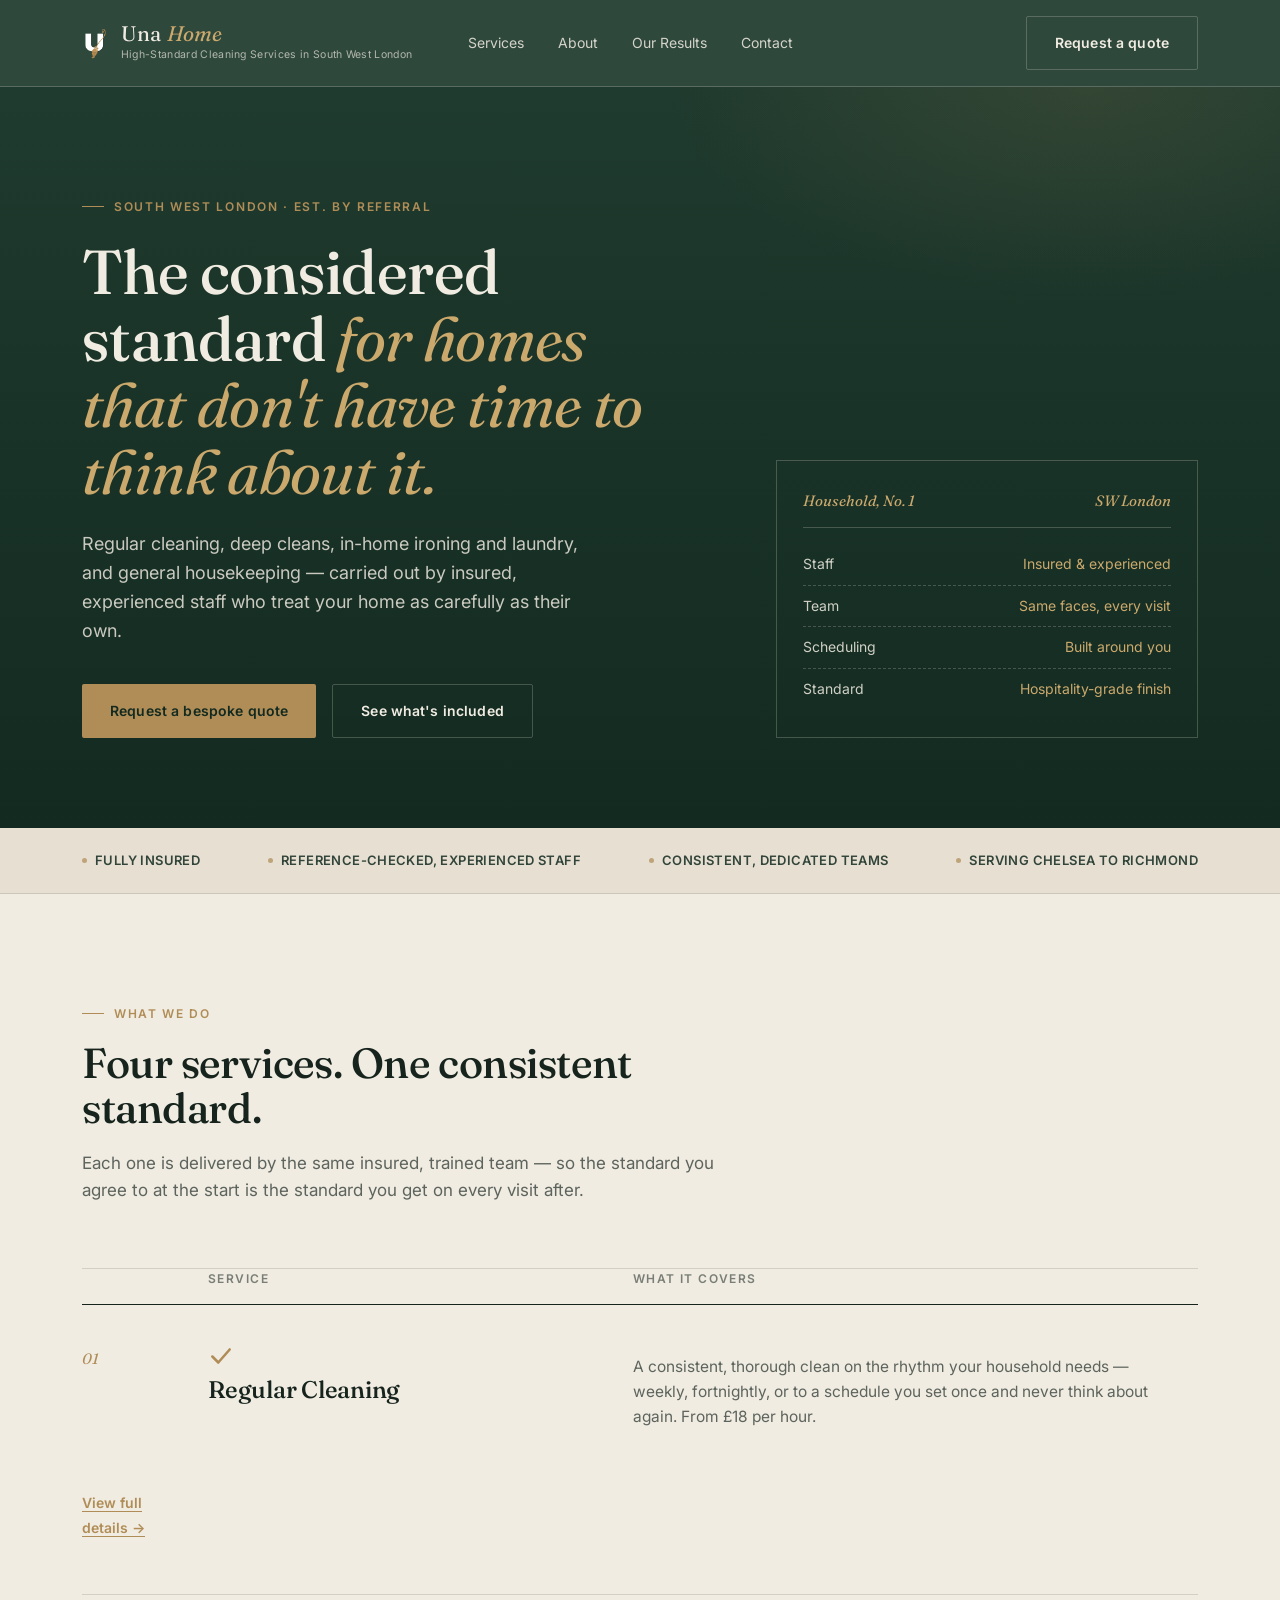
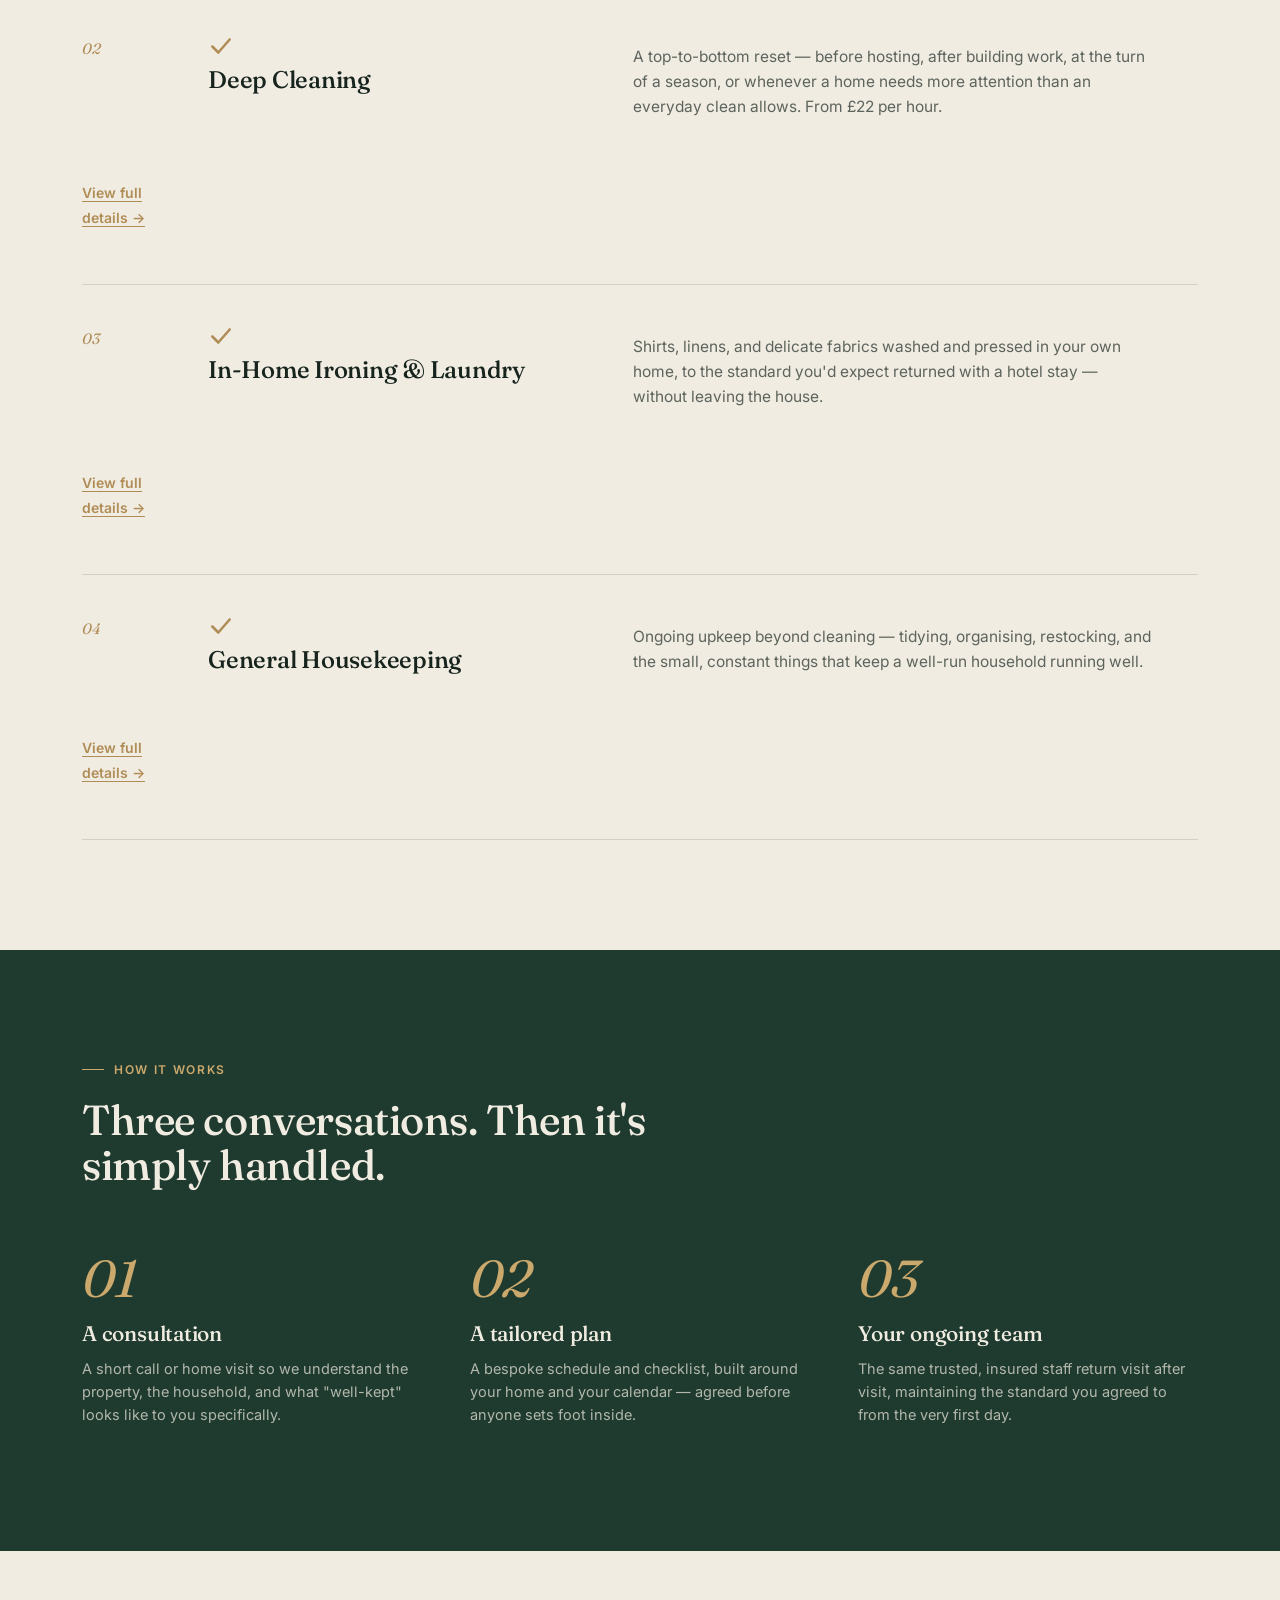
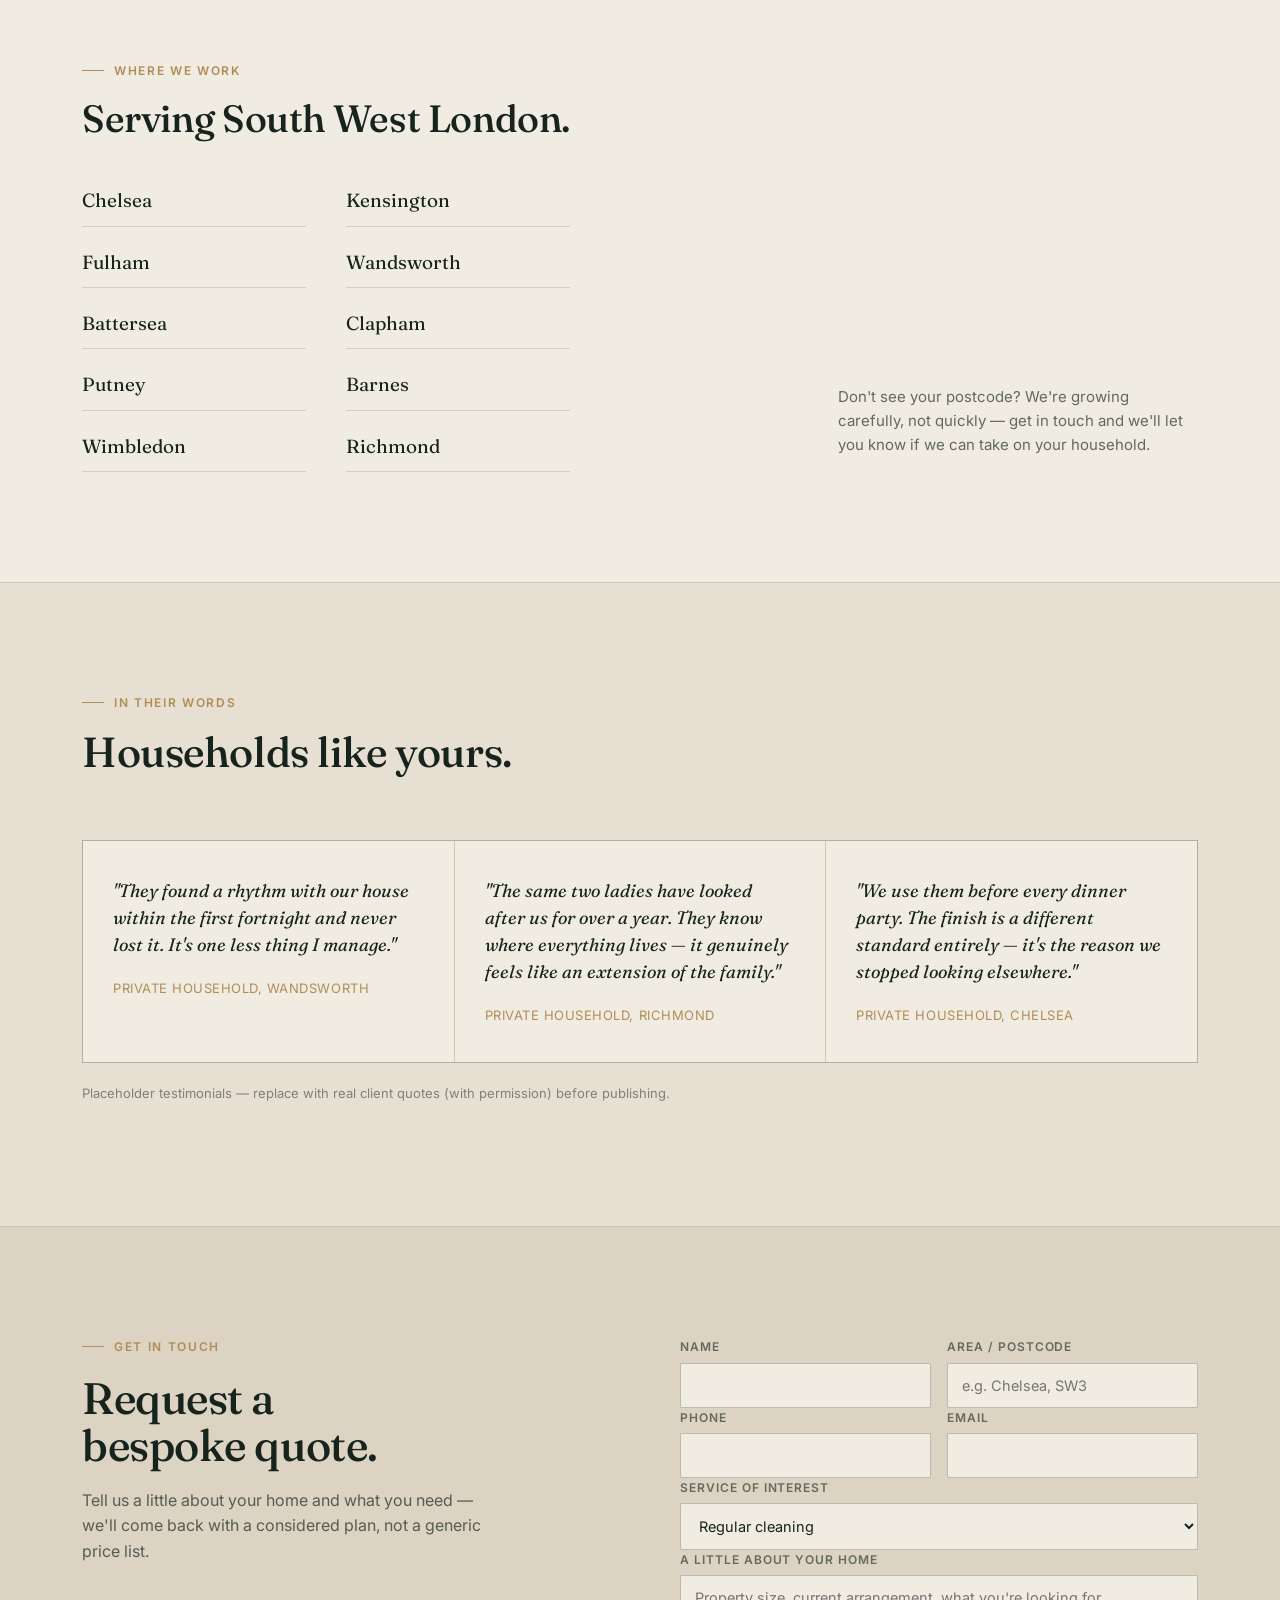
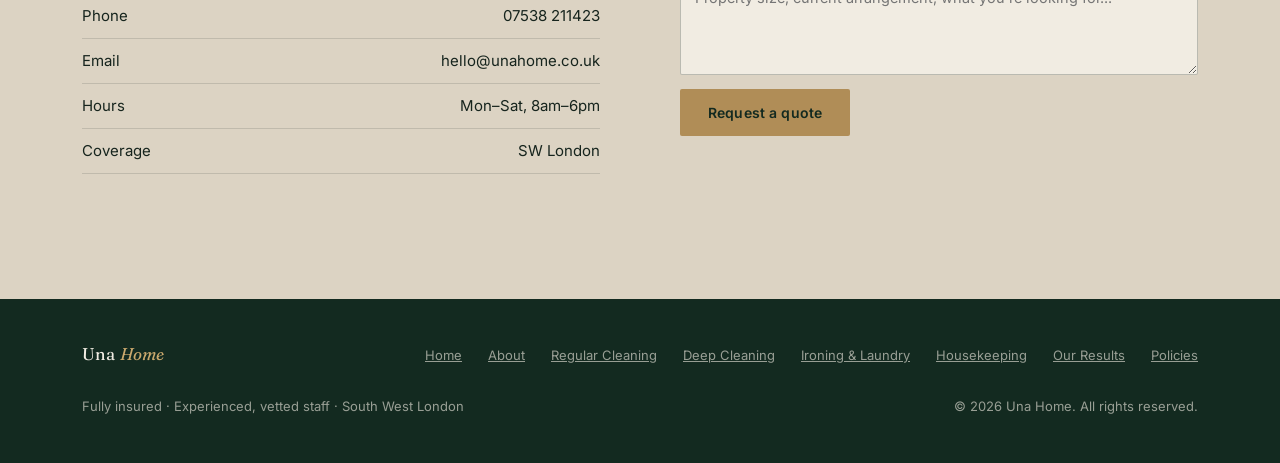
==== commit 49dd87db: "Update lead paragraph for clarity" ====
--- a/index.html
+++ b/index.html
@@ -84,7 +84,7 @@
     <div>
       <span class="eyebrow">South West London · Est. by referral</span>
       <h1>The considered standard <em>for homes that don't have time to think about it.</em></h1>
-      <p class="lead">Regular cleaning, deep cleans, in-home ironing and laundry, and general housekeeping — carried out by insured, experienced staff who treat your home as carefully as their own reputation.</p>
+      <p class="lead">Regular cleaning, deep cleans, in-home ironing and laundry, and general housekeeping — carried out by insured, experienced staff who treat your home as carefully as their own.</p>
       <div class="hero-actions">
         <a href="#contact" class="btn btn-primary">Request a bespoke quote</a>
         <a href="#services" class="btn btn-ghost">See what's included</a>
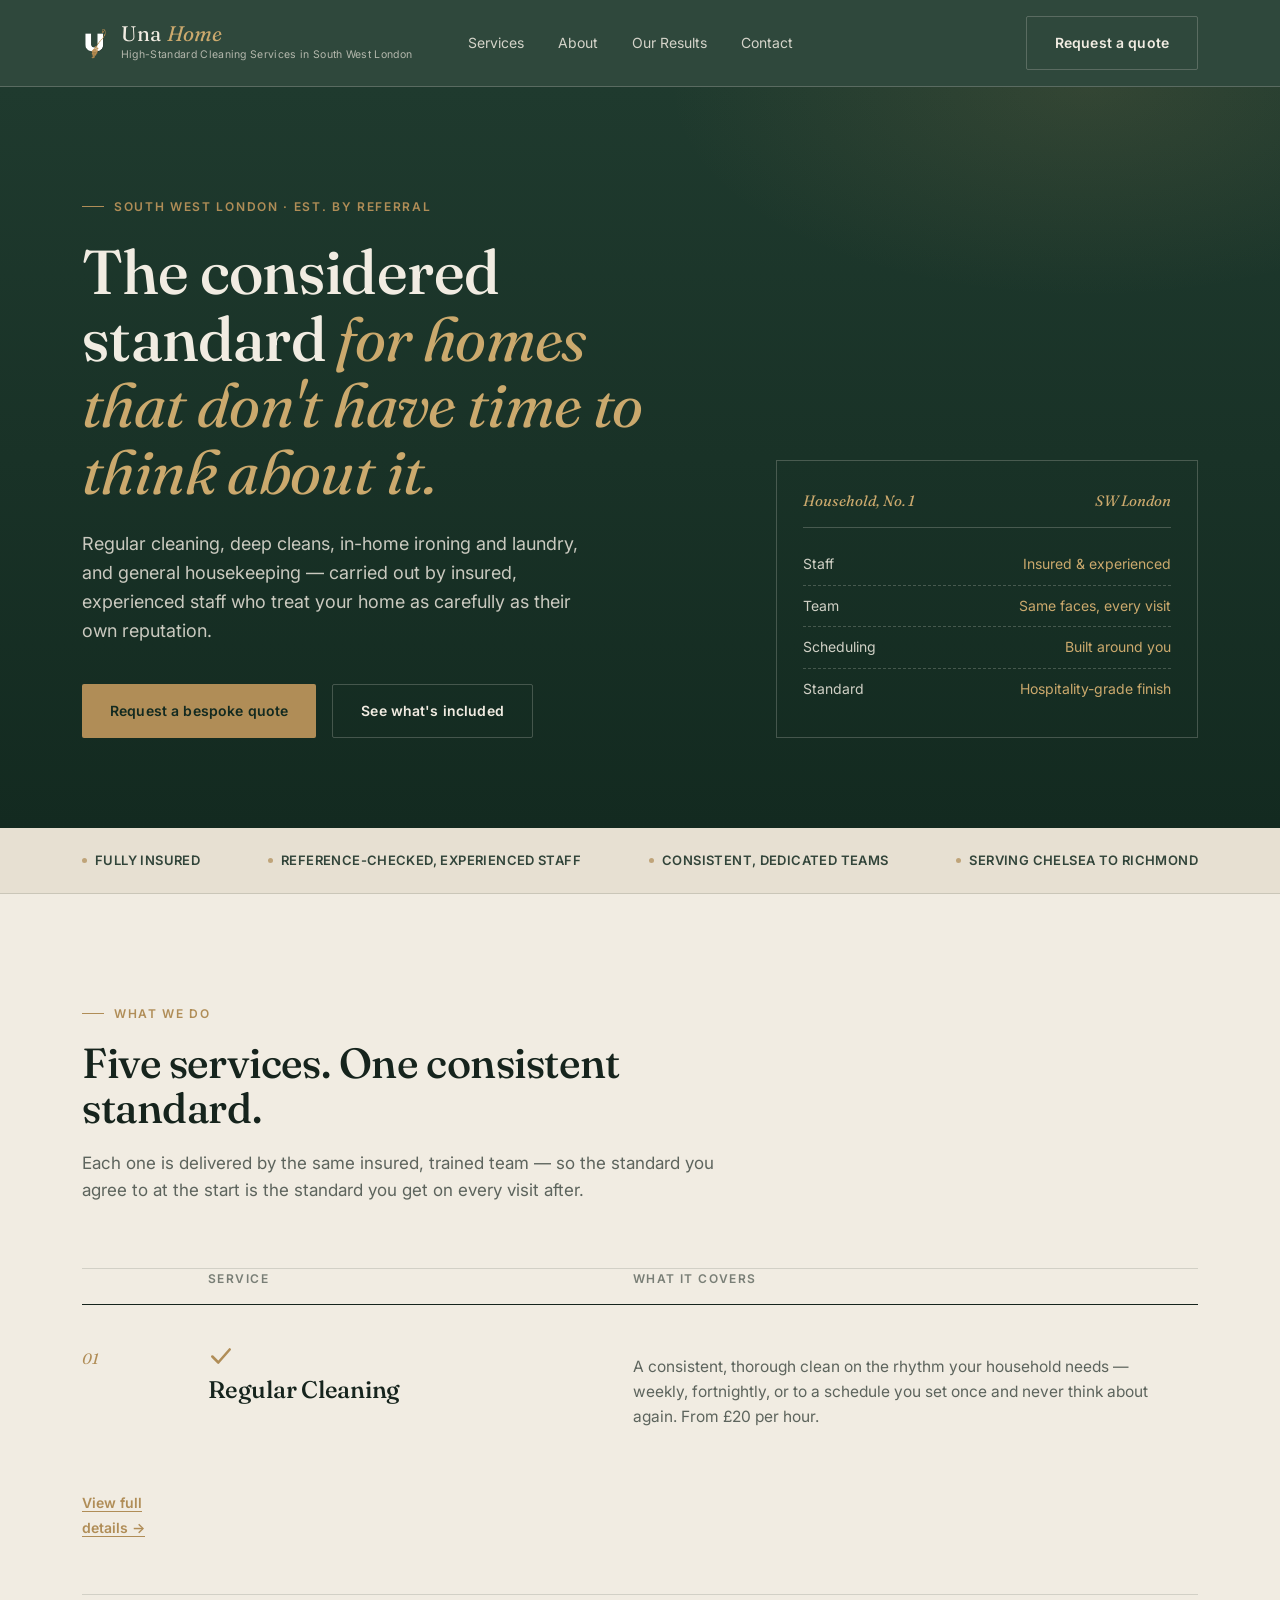
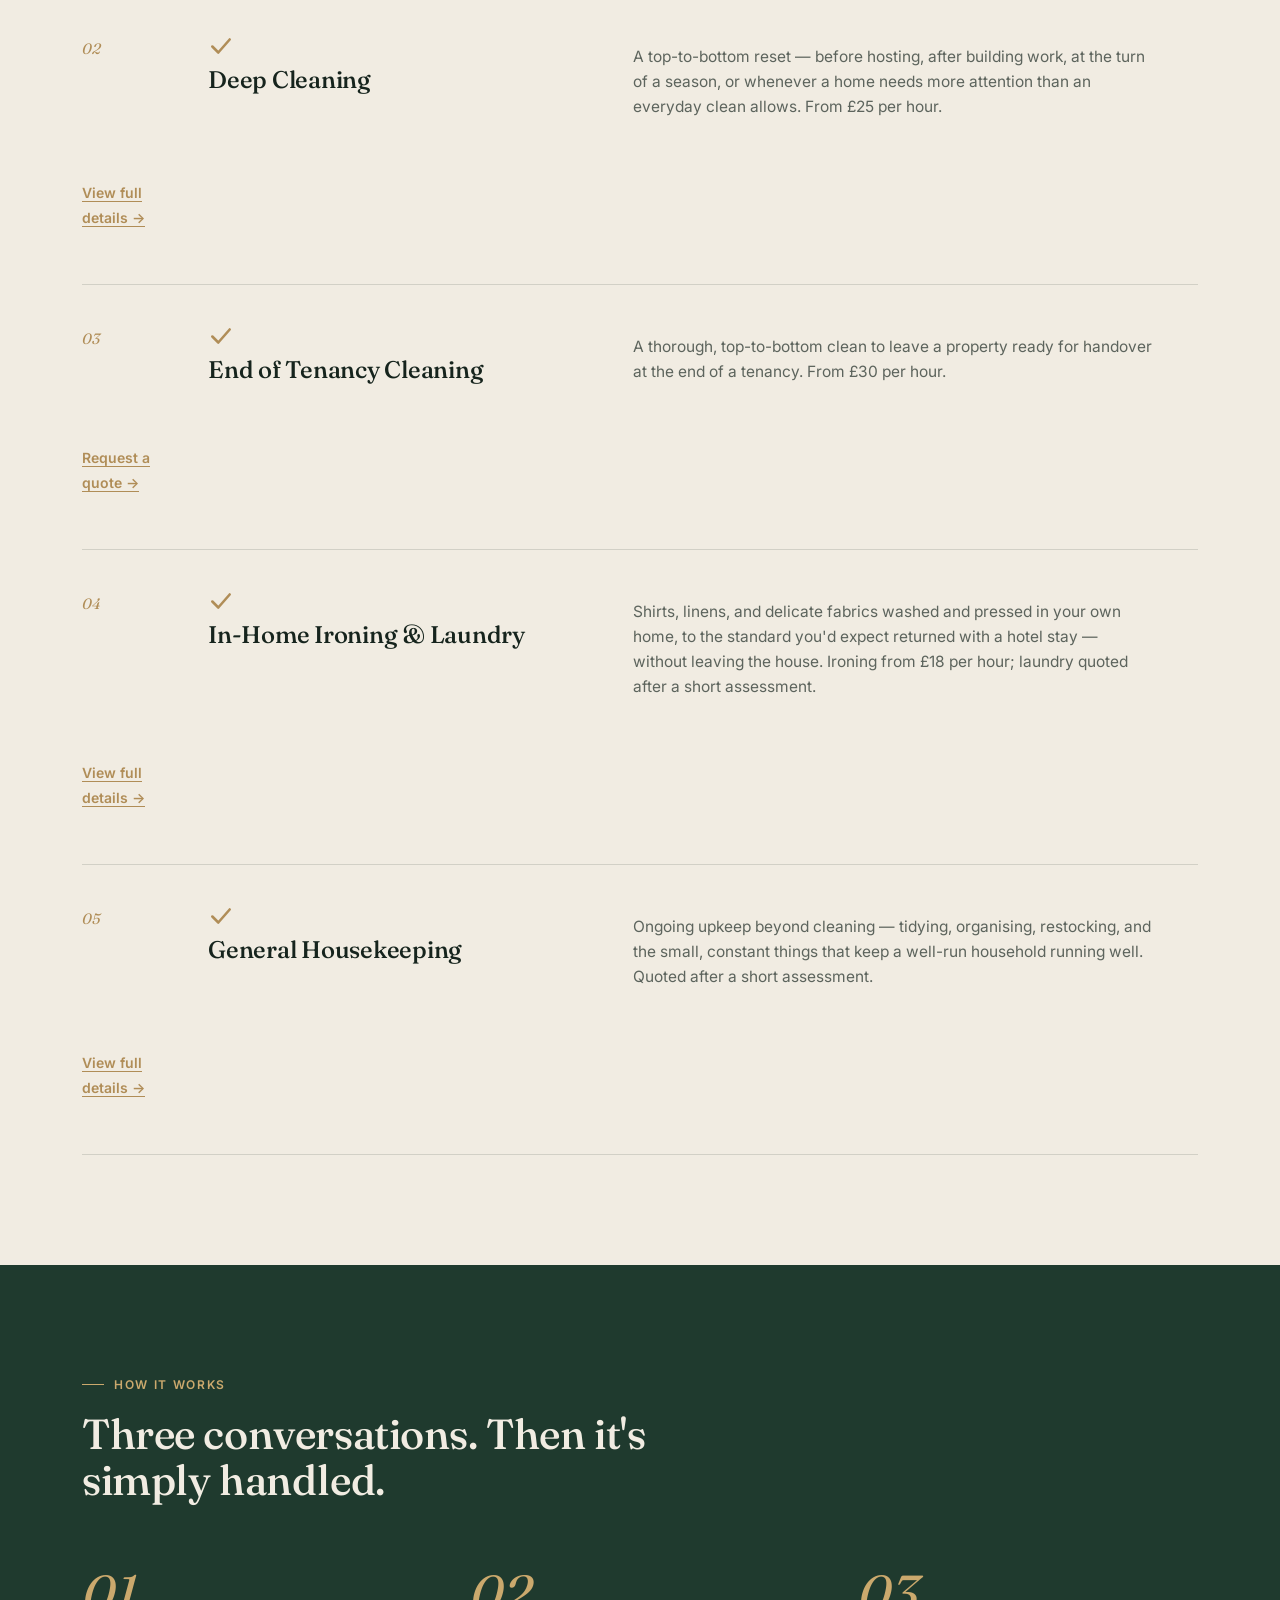
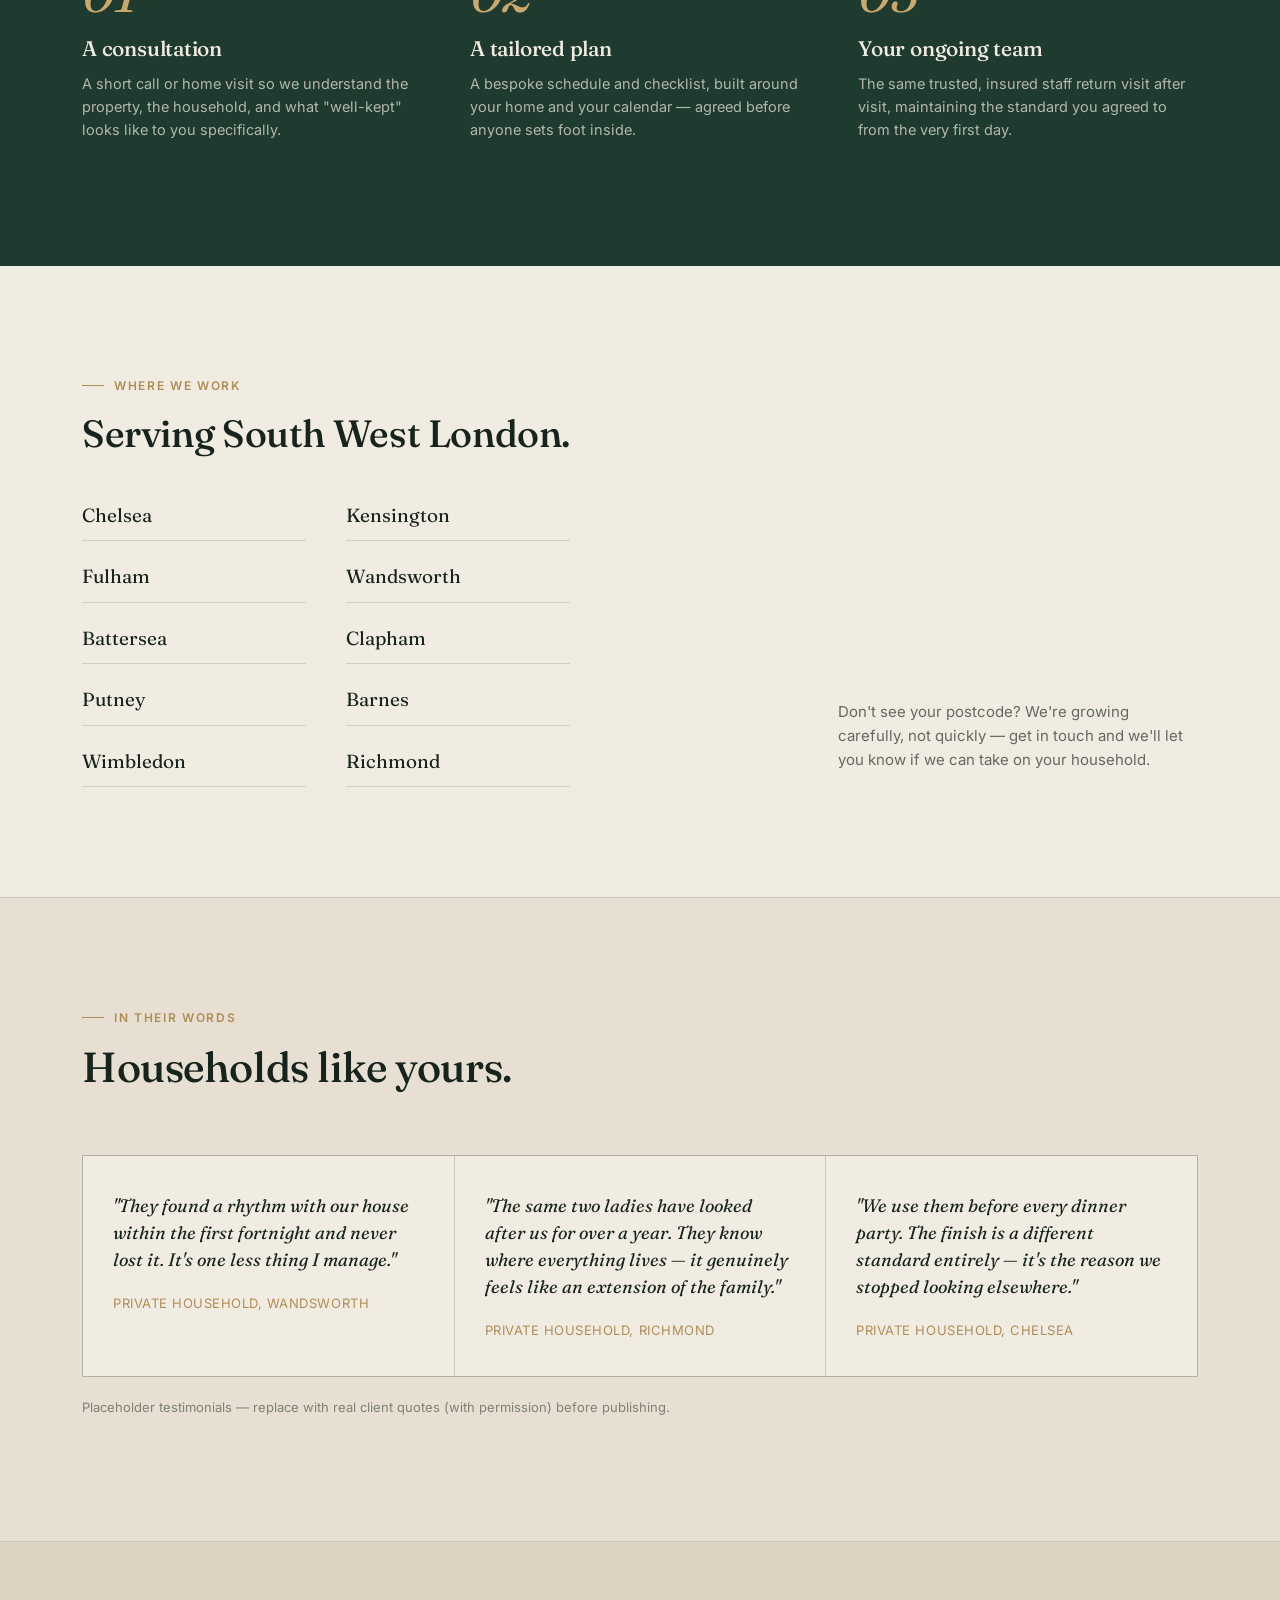
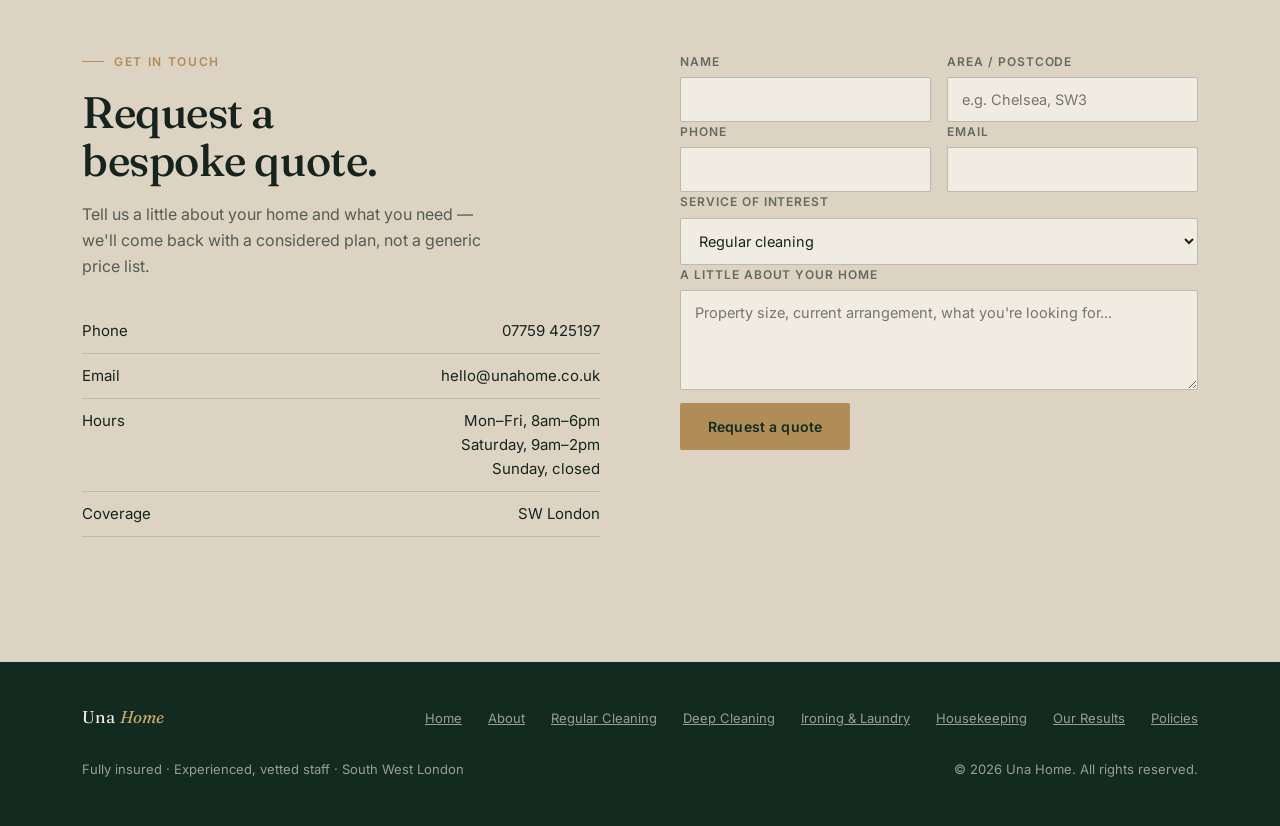
==== commit 2276db35: "Update contact details and service pricing in index.html" ====
--- a/index.html
+++ b/index.html
@@ -3,7 +3,7 @@
 <head>
 <meta charset="UTF-8">
 <meta name="viewport" content="width=device-width, initial-scale=1.0">
-<title>Una Home Cleaning &amp; Cleaning, Housekeeping & Ironing | South West London</title>
+<title>Premium House Cleaning &amp; Housekeeping, South West London | Una Home</title>
 <meta name="description" content="Insured, experienced housekeeping for South West London homes: regular cleaning, deep cleaning, in-home ironing &amp; laundry, and general housekeeping. Serving Chelsea to Richmond.">
 <link rel="canonical" href="https://www.unahome.co.uk/">
 <meta property="og:type" content="website">
@@ -23,18 +23,27 @@
   "name": "Una Home",
   "description": "Insured, experienced housekeeping for South West London homes: regular cleaning, deep cleaning, in-home ironing & laundry, and general housekeeping.",
   "url": "https://www.unahome.co.uk/",
-  "telephone": "+44-7538-211423",
+  "telephone": "+44-7759-425197",
   "priceRange": "££",
   "areaServed": ["Chelsea","Kensington","Fulham","Wandsworth","Battersea","Clapham","Putney","Barnes","Wimbledon","Richmond"],
-  "openingHoursSpecification": {
-    "@type": "OpeningHoursSpecification",
-    "dayOfWeek": ["Monday","Tuesday","Wednesday","Thursday","Friday","Saturday"],
-    "opens": "08:00",
-    "closes": "18:00"
-  },
+  "openingHoursSpecification": [
+    {
+      "@type": "OpeningHoursSpecification",
+      "dayOfWeek": ["Monday","Tuesday","Wednesday","Thursday","Friday"],
+      "opens": "08:00",
+      "closes": "18:00"
+    },
+    {
+      "@type": "OpeningHoursSpecification",
+      "dayOfWeek": "Saturday",
+      "opens": "09:00",
+      "closes": "14:00"
+    }
+  ],
   "makesOffer": [
     {"@type":"Offer","itemOffered":{"@type":"Service","name":"Regular Cleaning","url":"https://www.unahome.co.uk/regular-cleaning.html"}},
     {"@type":"Offer","itemOffered":{"@type":"Service","name":"Deep Cleaning","url":"https://www.unahome.co.uk/deep-cleaning.html"}},
+    {"@type":"Offer","itemOffered":{"@type":"Service","name":"End of Tenancy Cleaning"},"priceSpecification":{"@type":"UnitPriceSpecification","price":"30.00","priceCurrency":"GBP","unitText":"HOUR"}},
     {"@type":"Offer","itemOffered":{"@type":"Service","name":"In-Home Ironing & Laundry","url":"https://www.unahome.co.uk/ironing-laundry.html"}},
     {"@type":"Offer","itemOffered":{"@type":"Service","name":"General Housekeeping","url":"https://www.unahome.co.uk/housekeeping.html"}}
   ]
@@ -73,7 +82,7 @@
       <li><a href="#contact">Contact</a></li>
     </ul>
     <div class="mobile-cta" style="padding:0 32px 24px;">
-      <span class="nav-phone">Call: <a href="tel:+447538211423" style="color:inherit; text-decoration:none;">07538 211423</a></span>
+      <span class="nav-phone">Call: <a href="tel:+447759425197" style="color:inherit; text-decoration:none;">07759 425197</a></span>
       <a href="#contact" class="btn btn-primary" style="justify-content:center;">Request a quote</a>
     </div>
   </nav>
@@ -84,7 +93,7 @@
     <div>
       <span class="eyebrow">South West London · Est. by referral</span>
       <h1>The considered standard <em>for homes that don't have time to think about it.</em></h1>
-      <p class="lead">Regular cleaning, deep cleans, in-home ironing and laundry, and general housekeeping — carried out by insured, experienced staff who treat your home as carefully as their own.</p>
+      <p class="lead">Regular cleaning, deep cleans, in-home ironing and laundry, and general housekeeping — carried out by insured, experienced staff who treat your home as carefully as their own reputation.</p>
       <div class="hero-actions">
         <a href="#contact" class="btn btn-primary">Request a bespoke quote</a>
         <a href="#services" class="btn btn-ghost">See what's included</a>
@@ -115,7 +124,7 @@
   <div class="wrap">
     <div class="section-head reveal">
       <span class="eyebrow">What we do</span>
-      <h2>Four services. One consistent standard.</h2>
+      <h2>Five services. One consistent standard.</h2>
       <p>Each one is delivered by the same insured, trained team — so the standard you agree to at the start is the standard you get on every visit after.</p>
     </div>
 
@@ -130,7 +139,7 @@
           <svg class="tick" viewBox="0 0 24 24"><path d="M4 12.5L9.5 18L20 6"/></svg>
           <h3>Regular Cleaning</h3>
         </div>
-        <p>A consistent, thorough clean on the rhythm your household needs — weekly, fortnightly, or to a schedule you set once and never think about again. From £18 per hour.</p>
+        <p>A consistent, thorough clean on the rhythm your household needs — weekly, fortnightly, or to a schedule you set once and never think about again. From £20 per hour.</p>
         <p style="margin-top:10px;"><a href="regular-cleaning.html" style="color:var(--brass); font-weight:600; font-size:14px; text-decoration:none; border-bottom:1px solid var(--brass);">View full details →</a></p>
       </div>
 
@@ -140,7 +149,7 @@
           <svg class="tick" viewBox="0 0 24 24"><path d="M4 12.5L9.5 18L20 6"/></svg>
           <h3>Deep Cleaning</h3>
         </div>
-        <p>A top-to-bottom reset — before hosting, after building work, at the turn of a season, or whenever a home needs more attention than an everyday clean allows. From £22 per hour.</p>
+        <p>A top-to-bottom reset — before hosting, after building work, at the turn of a season, or whenever a home needs more attention than an everyday clean allows. From £25 per hour.</p>
         <p style="margin-top:10px;"><a href="deep-cleaning.html" style="color:var(--brass); font-weight:600; font-size:14px; text-decoration:none; border-bottom:1px solid var(--brass);">View full details →</a></p>
       </div>
 
@@ -148,19 +157,29 @@
         <div class="ledger-num">03</div>
         <div>
           <svg class="tick" viewBox="0 0 24 24"><path d="M4 12.5L9.5 18L20 6"/></svg>
+          <h3>End of Tenancy Cleaning</h3>
+        </div>
+        <p>A thorough, top-to-bottom clean to leave a property ready for handover at the end of a tenancy. From £30 per hour.</p>
+        <p style="margin-top:10px;"><a href="#contact" style="color:var(--brass); font-weight:600; font-size:14px; text-decoration:none; border-bottom:1px solid var(--brass);">Request a quote →</a></p>
+      </div>
+
+      <div class="ledger-row">
+        <div class="ledger-num">04</div>
+        <div>
+          <svg class="tick" viewBox="0 0 24 24"><path d="M4 12.5L9.5 18L20 6"/></svg>
           <h3>In-Home Ironing &amp; Laundry</h3>
         </div>
-        <p>Shirts, linens, and delicate fabrics washed and pressed in your own home, to the standard you'd expect returned with a hotel stay — without leaving the house.</p>
+        <p>Shirts, linens, and delicate fabrics washed and pressed in your own home, to the standard you'd expect returned with a hotel stay — without leaving the house. Ironing from £18 per hour; laundry quoted after a short assessment.</p>
         <p style="margin-top:10px;"><a href="ironing-laundry.html" style="color:var(--brass); font-weight:600; font-size:14px; text-decoration:none; border-bottom:1px solid var(--brass);">View full details →</a></p>
       </div>
 
       <div class="ledger-row">
-        <div class="ledger-num">04</div>
+        <div class="ledger-num">05</div>
         <div>
           <svg class="tick" viewBox="0 0 24 24"><path d="M4 12.5L9.5 18L20 6"/></svg>
           <h3>General Housekeeping</h3>
         </div>
-        <p>Ongoing upkeep beyond cleaning — tidying, organising, restocking, and the small, constant things that keep a well-run household running well.</p>
+        <p>Ongoing upkeep beyond cleaning — tidying, organising, restocking, and the small, constant things that keep a well-run household running well. Quoted after a short assessment.</p>
         <p style="margin-top:10px;"><a href="housekeeping.html" style="color:var(--brass); font-weight:600; font-size:14px; text-decoration:none; border-bottom:1px solid var(--brass);">View full details →</a></p>
       </div>
     </div>
@@ -246,9 +265,9 @@
       <h2 style="margin-top:18px;">Request a bespoke quote.</h2>
       <p>Tell us a little about your home and what you need — we'll come back with a considered plan, not a generic price list.</p>
       <ul class="contact-list">
-        <li><span>Phone</span><span><a href="tel:+447538211423" style="color:inherit; text-decoration:none;">07538 211423</a></span></li>
+        <li><span>Phone</span><span><a href="tel:+447759425197" style="color:inherit; text-decoration:none;">07759 425197</a></span></li>
         <li><span>Email</span><span><a href="mailto:hello@unahome.co.uk" style="color:inherit; text-decoration:none;">hello@unahome.co.uk</a></span></li>
-        <li><span>Hours</span><span>Mon–Sat, 8am–6pm</span></li>
+        <li><span>Hours</span><span style="text-align:right;">Mon–Fri, 8am–6pm<br>Saturday, 9am–2pm<br>Sunday, closed</span></li>
         <li><span>Coverage</span><span>SW London</span></li>
       </ul>
     </div>
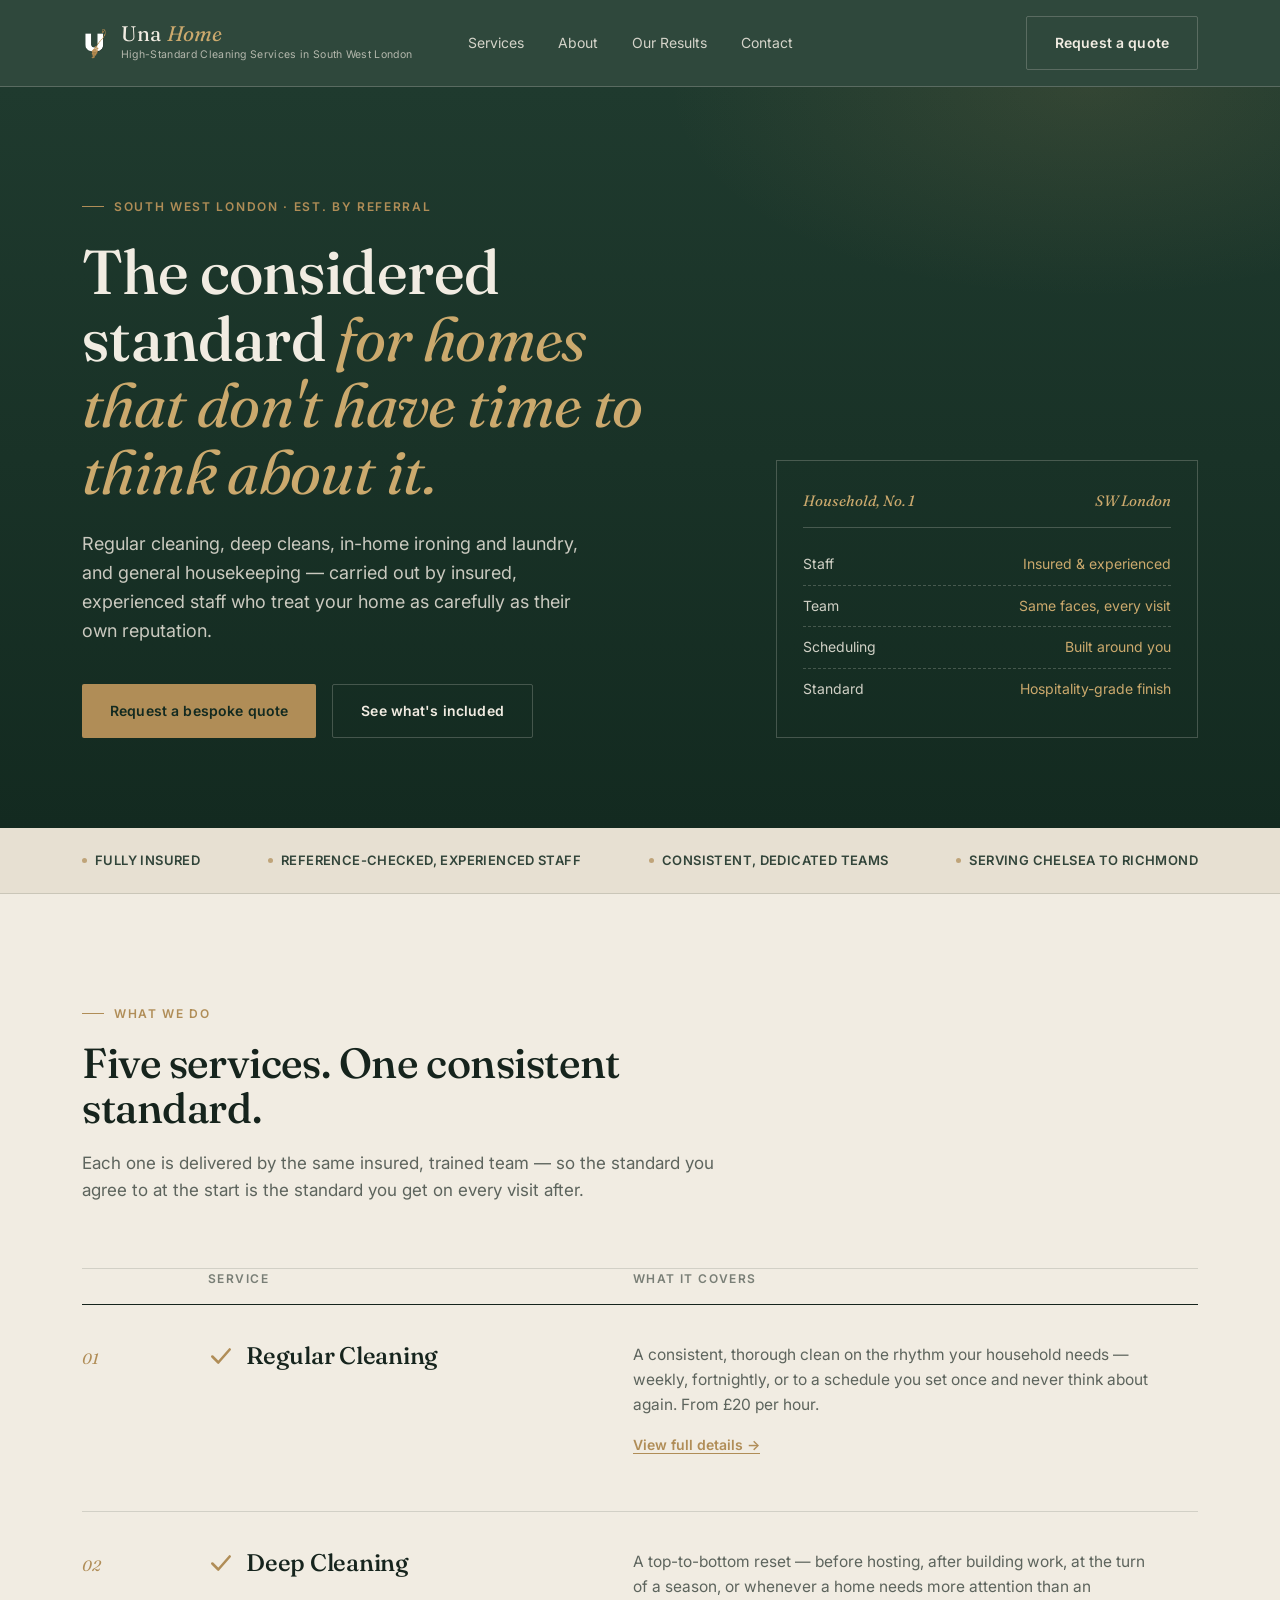
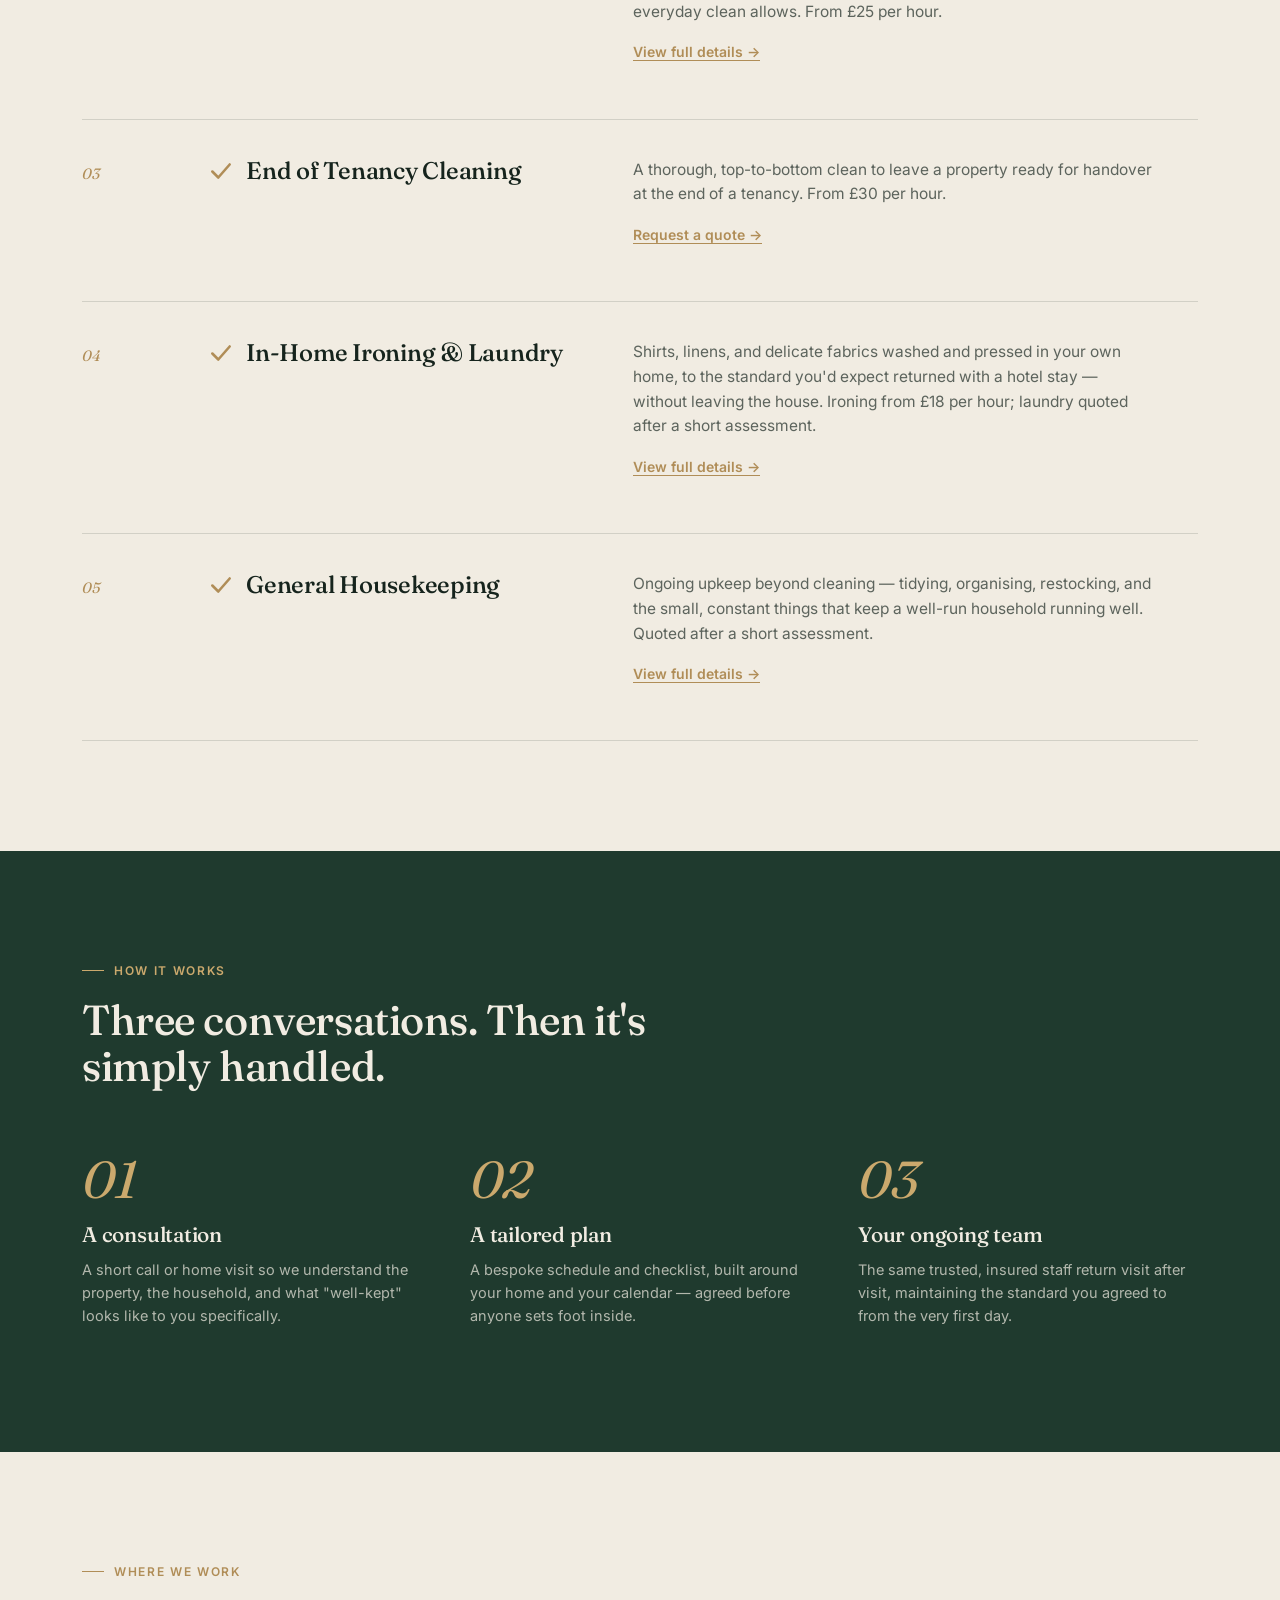
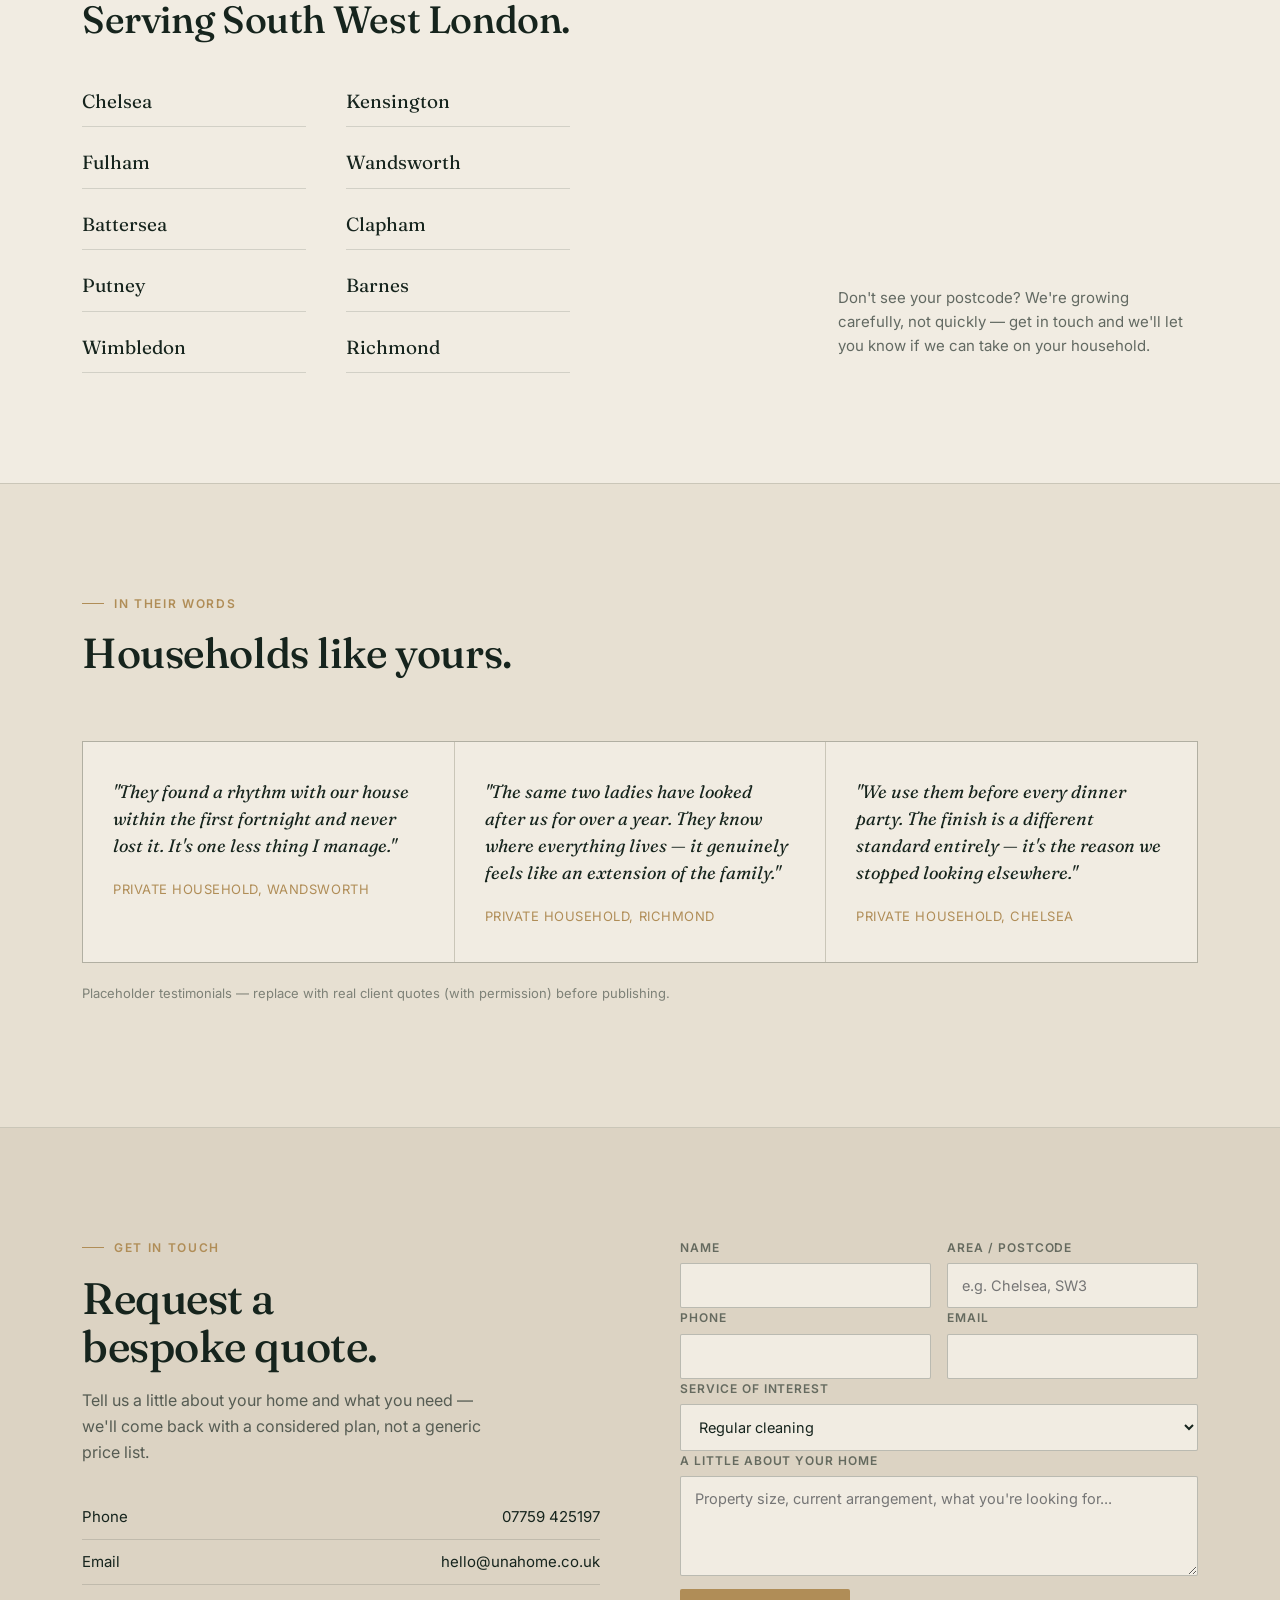
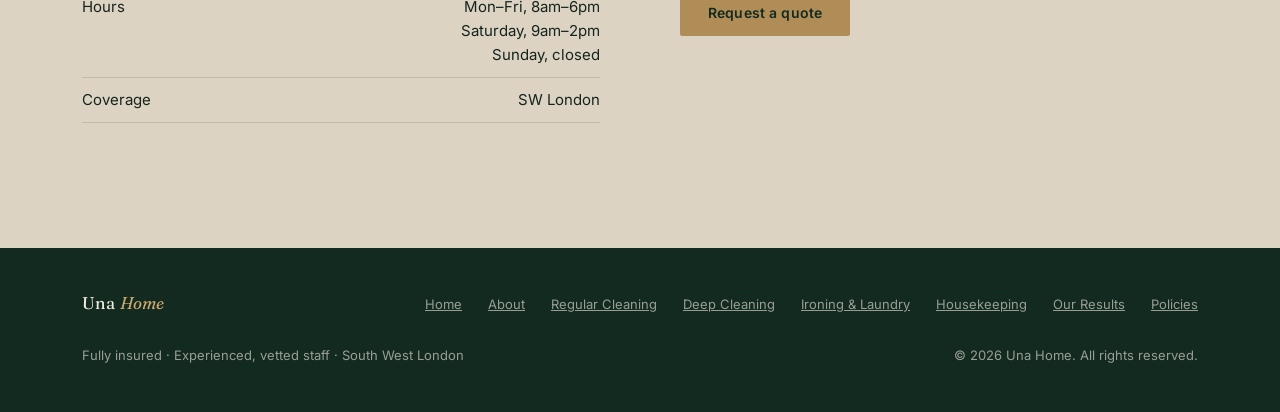
==== commit 9492dd4e: "Refactor cleaning service descriptions in index.html" ====
--- a/index.html
+++ b/index.html
@@ -135,52 +135,37 @@
 
       <div class="ledger-row">
         <div class="ledger-num">01</div>
-        <div>
-          <svg class="tick" viewBox="0 0 24 24"><path d="M4 12.5L9.5 18L20 6"/></svg>
-          <h3>Regular Cleaning</h3>
-        </div>
-        <p>A consistent, thorough clean on the rhythm your household needs — weekly, fortnightly, or to a schedule you set once and never think about again. From £20 per hour.</p>
-        <p style="margin-top:10px;"><a href="regular-cleaning.html" style="color:var(--brass); font-weight:600; font-size:14px; text-decoration:none; border-bottom:1px solid var(--brass);">View full details →</a></p>
+        <div class="ledger-title"><svg class="tick" viewBox="0 0 24 24"><path d="M4 12.5L9.5 18L20 6"/></svg><h3>Regular Cleaning</h3></div>
+        <div class="ledger-desc"><p>A consistent, thorough clean on the rhythm your household needs — weekly, fortnightly, or to a schedule you set once and never think about again. From £20 per hour.</p>
+          <p style="margin-top:10px;"><a href="regular-cleaning.html" style="color:var(--brass); font-weight:600; font-size:14px; text-decoration:none; border-bottom:1px solid var(--brass);">View full details →</a></p></div>
       </div>
 
       <div class="ledger-row">
         <div class="ledger-num">02</div>
-        <div>
-          <svg class="tick" viewBox="0 0 24 24"><path d="M4 12.5L9.5 18L20 6"/></svg>
-          <h3>Deep Cleaning</h3>
-        </div>
-        <p>A top-to-bottom reset — before hosting, after building work, at the turn of a season, or whenever a home needs more attention than an everyday clean allows. From £25 per hour.</p>
-        <p style="margin-top:10px;"><a href="deep-cleaning.html" style="color:var(--brass); font-weight:600; font-size:14px; text-decoration:none; border-bottom:1px solid var(--brass);">View full details →</a></p>
+        <div class="ledger-title"><svg class="tick" viewBox="0 0 24 24"><path d="M4 12.5L9.5 18L20 6"/></svg><h3>Deep Cleaning</h3></div>
+        <div class="ledger-desc"><p>A top-to-bottom reset — before hosting, after building work, at the turn of a season, or whenever a home needs more attention than an everyday clean allows. From £25 per hour.</p>
+          <p style="margin-top:10px;"><a href="deep-cleaning.html" style="color:var(--brass); font-weight:600; font-size:14px; text-decoration:none; border-bottom:1px solid var(--brass);">View full details →</a></p></div>
       </div>
 
       <div class="ledger-row">
         <div class="ledger-num">03</div>
-        <div>
-          <svg class="tick" viewBox="0 0 24 24"><path d="M4 12.5L9.5 18L20 6"/></svg>
-          <h3>End of Tenancy Cleaning</h3>
-        </div>
-        <p>A thorough, top-to-bottom clean to leave a property ready for handover at the end of a tenancy. From £30 per hour.</p>
-        <p style="margin-top:10px;"><a href="#contact" style="color:var(--brass); font-weight:600; font-size:14px; text-decoration:none; border-bottom:1px solid var(--brass);">Request a quote →</a></p>
+        <div class="ledger-title"><svg class="tick" viewBox="0 0 24 24"><path d="M4 12.5L9.5 18L20 6"/></svg><h3>End of Tenancy Cleaning</h3></div>
+        <div class="ledger-desc"><p>A thorough, top-to-bottom clean to leave a property ready for handover at the end of a tenancy. From £30 per hour.</p>
+          <p style="margin-top:10px;"><a href="#contact" style="color:var(--brass); font-weight:600; font-size:14px; text-decoration:none; border-bottom:1px solid var(--brass);">Request a quote →</a></p></div>
       </div>
 
       <div class="ledger-row">
         <div class="ledger-num">04</div>
-        <div>
-          <svg class="tick" viewBox="0 0 24 24"><path d="M4 12.5L9.5 18L20 6"/></svg>
-          <h3>In-Home Ironing &amp; Laundry</h3>
-        </div>
-        <p>Shirts, linens, and delicate fabrics washed and pressed in your own home, to the standard you'd expect returned with a hotel stay — without leaving the house. Ironing from £18 per hour; laundry quoted after a short assessment.</p>
-        <p style="margin-top:10px;"><a href="ironing-laundry.html" style="color:var(--brass); font-weight:600; font-size:14px; text-decoration:none; border-bottom:1px solid var(--brass);">View full details →</a></p>
+        <div class="ledger-title"><svg class="tick" viewBox="0 0 24 24"><path d="M4 12.5L9.5 18L20 6"/></svg><h3>In-Home Ironing &amp; Laundry</h3></div>
+        <div class="ledger-desc"><p>Shirts, linens, and delicate fabrics washed and pressed in your own home, to the standard you'd expect returned with a hotel stay — without leaving the house. Ironing from £18 per hour; laundry quoted after a short assessment.</p>
+          <p style="margin-top:10px;"><a href="ironing-laundry.html" style="color:var(--brass); font-weight:600; font-size:14px; text-decoration:none; border-bottom:1px solid var(--brass);">View full details →</a></p></div>
       </div>
 
       <div class="ledger-row">
         <div class="ledger-num">05</div>
-        <div>
-          <svg class="tick" viewBox="0 0 24 24"><path d="M4 12.5L9.5 18L20 6"/></svg>
-          <h3>General Housekeeping</h3>
-        </div>
-        <p>Ongoing upkeep beyond cleaning — tidying, organising, restocking, and the small, constant things that keep a well-run household running well. Quoted after a short assessment.</p>
-        <p style="margin-top:10px;"><a href="housekeeping.html" style="color:var(--brass); font-weight:600; font-size:14px; text-decoration:none; border-bottom:1px solid var(--brass);">View full details →</a></p>
+        <div class="ledger-title"><svg class="tick" viewBox="0 0 24 24"><path d="M4 12.5L9.5 18L20 6"/></svg><h3>General Housekeeping</h3></div>
+        <div class="ledger-desc"><p>Ongoing upkeep beyond cleaning — tidying, organising, restocking, and the small, constant things that keep a well-run household running well. Quoted after a short assessment.</p>
+          <p style="margin-top:10px;"><a href="housekeeping.html" style="color:var(--brass); font-weight:600; font-size:14px; text-decoration:none; border-bottom:1px solid var(--brass);">View full details →</a></p></div>
       </div>
     </div>
   </div>
--- a/assets/styles.css
+++ b/assets/styles.css
@@ -449,3 +449,11 @@
 .result-slot .slot-placeholder{ text-align:center; padding:0 16px; font-size:12.5px; color:rgba(22,36,29,0.5); }
 .result-caption{ padding:16px 20px; font-size:14px; color:rgba(22,36,29,0.7); border-top:1px solid var(--line); }
 @media (max-width:760px){ .results-grid{ grid-template-columns:1fr; } }
+
+/* Services ledger: title sits next to the tick; link sits under the description */
+.ledger-title{ display:flex; align-items:center; gap:12px; }
+.ledger-title .tick{ flex-shrink:0; }
+.ledger-desc p:first-child{ margin-top:0; }
+.ledger-desc p + p{ margin-top:14px !important; }
+@media (max-width:760px){ .ledger-row .ledger-desc{ grid-column:2; } }
+@media (max-width:760px){ .ledger-head-row{ display:none; } }
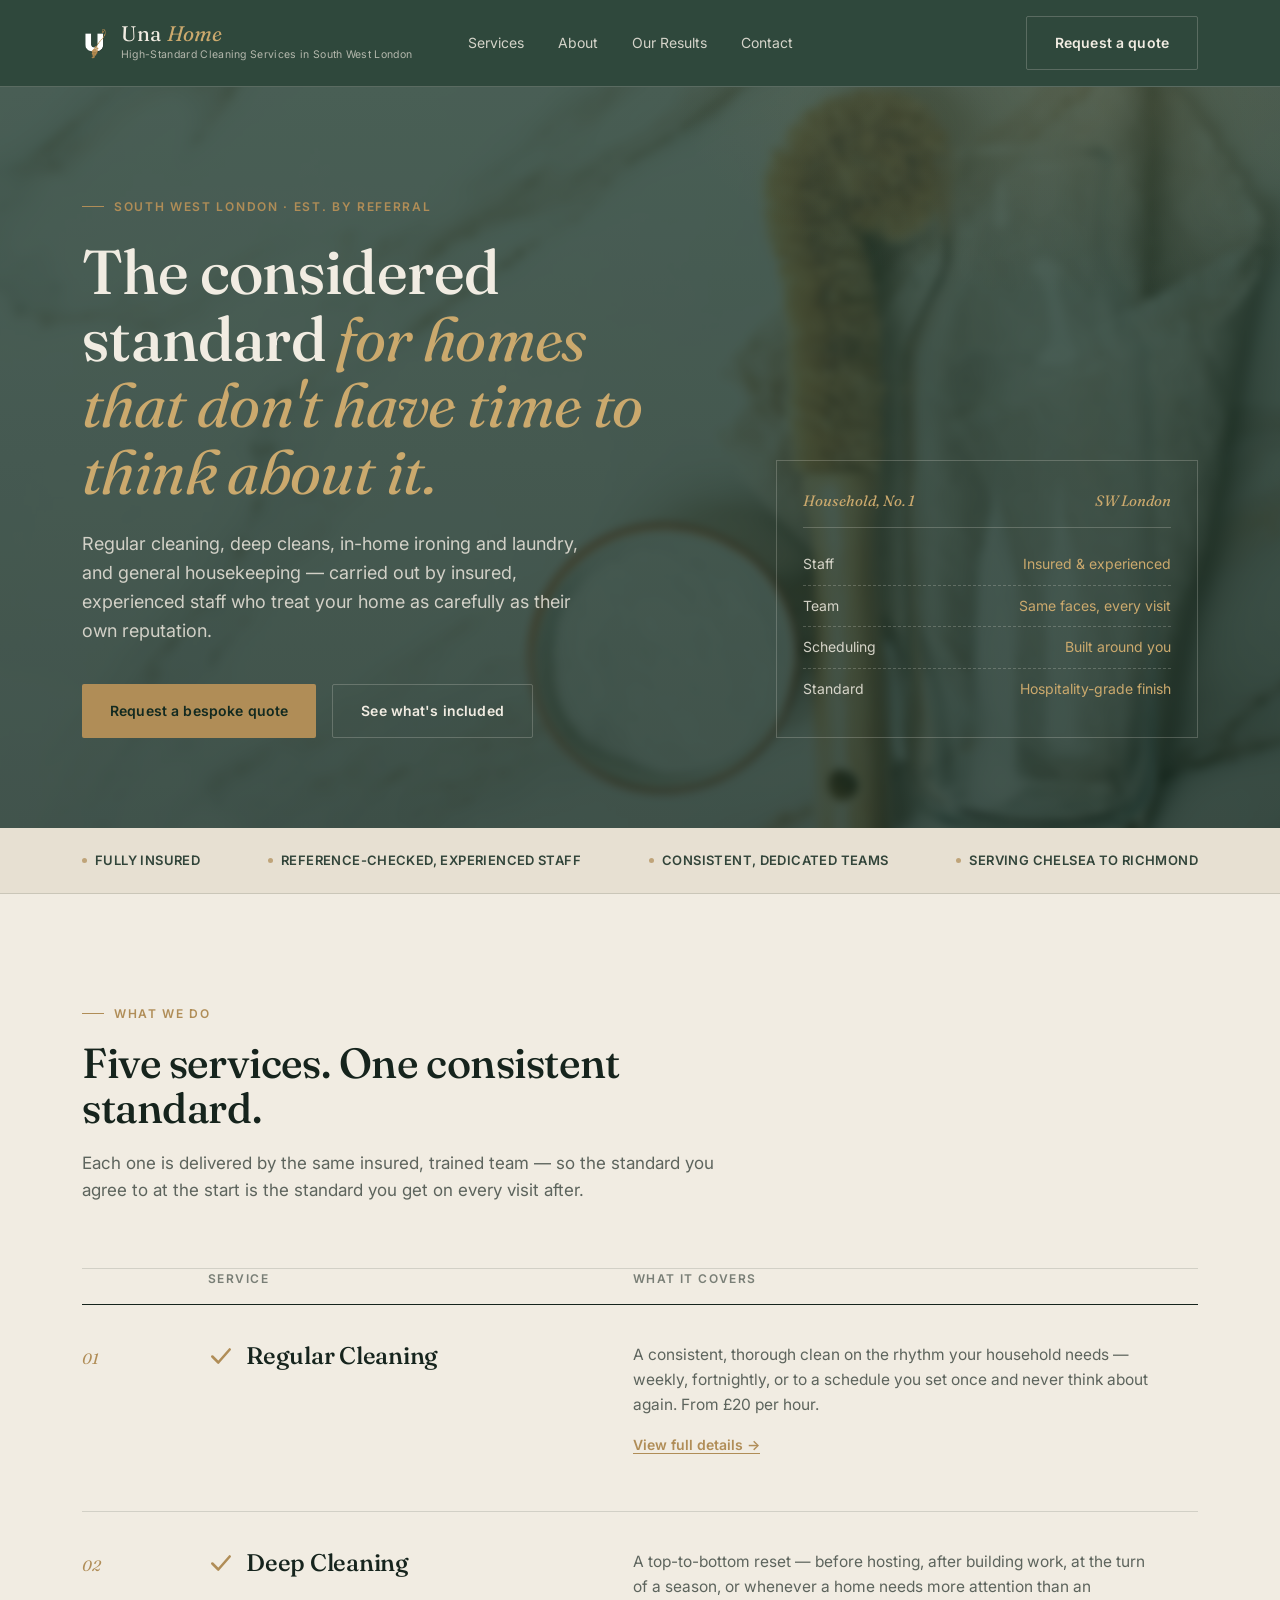
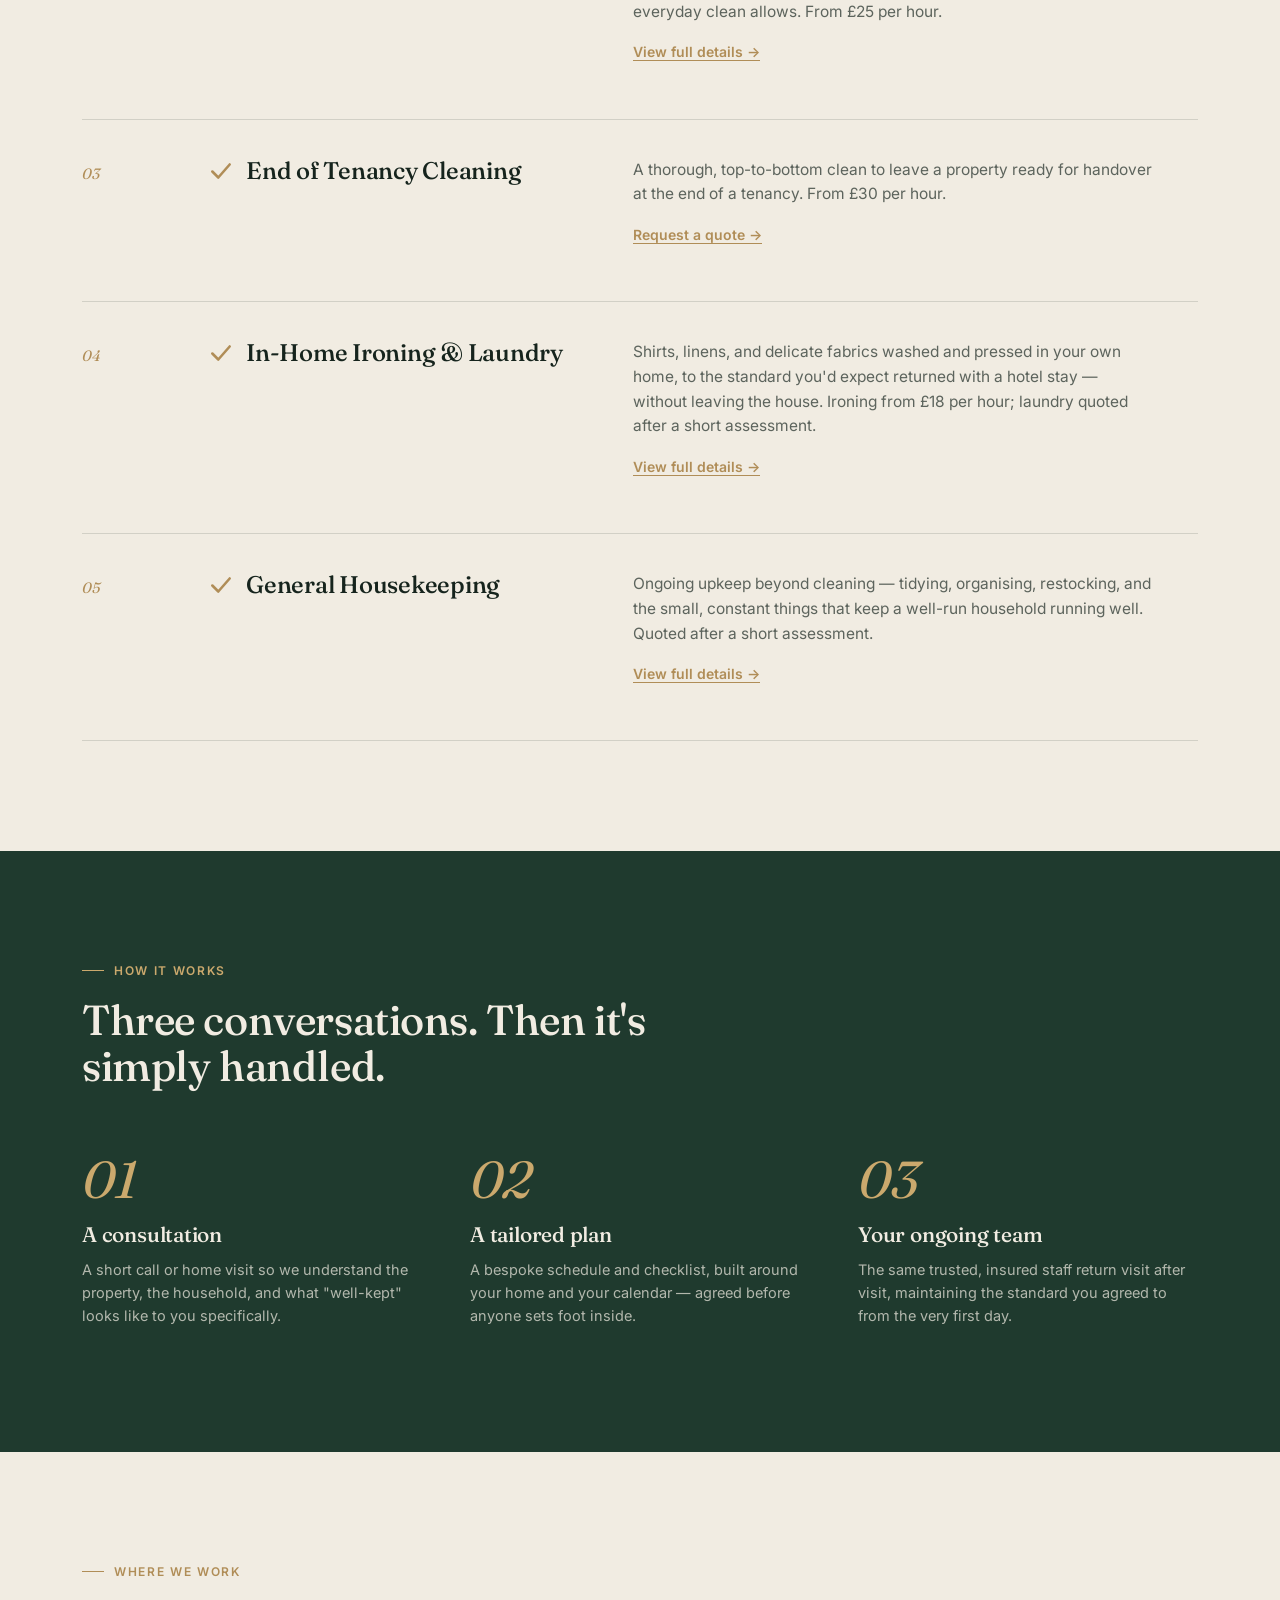
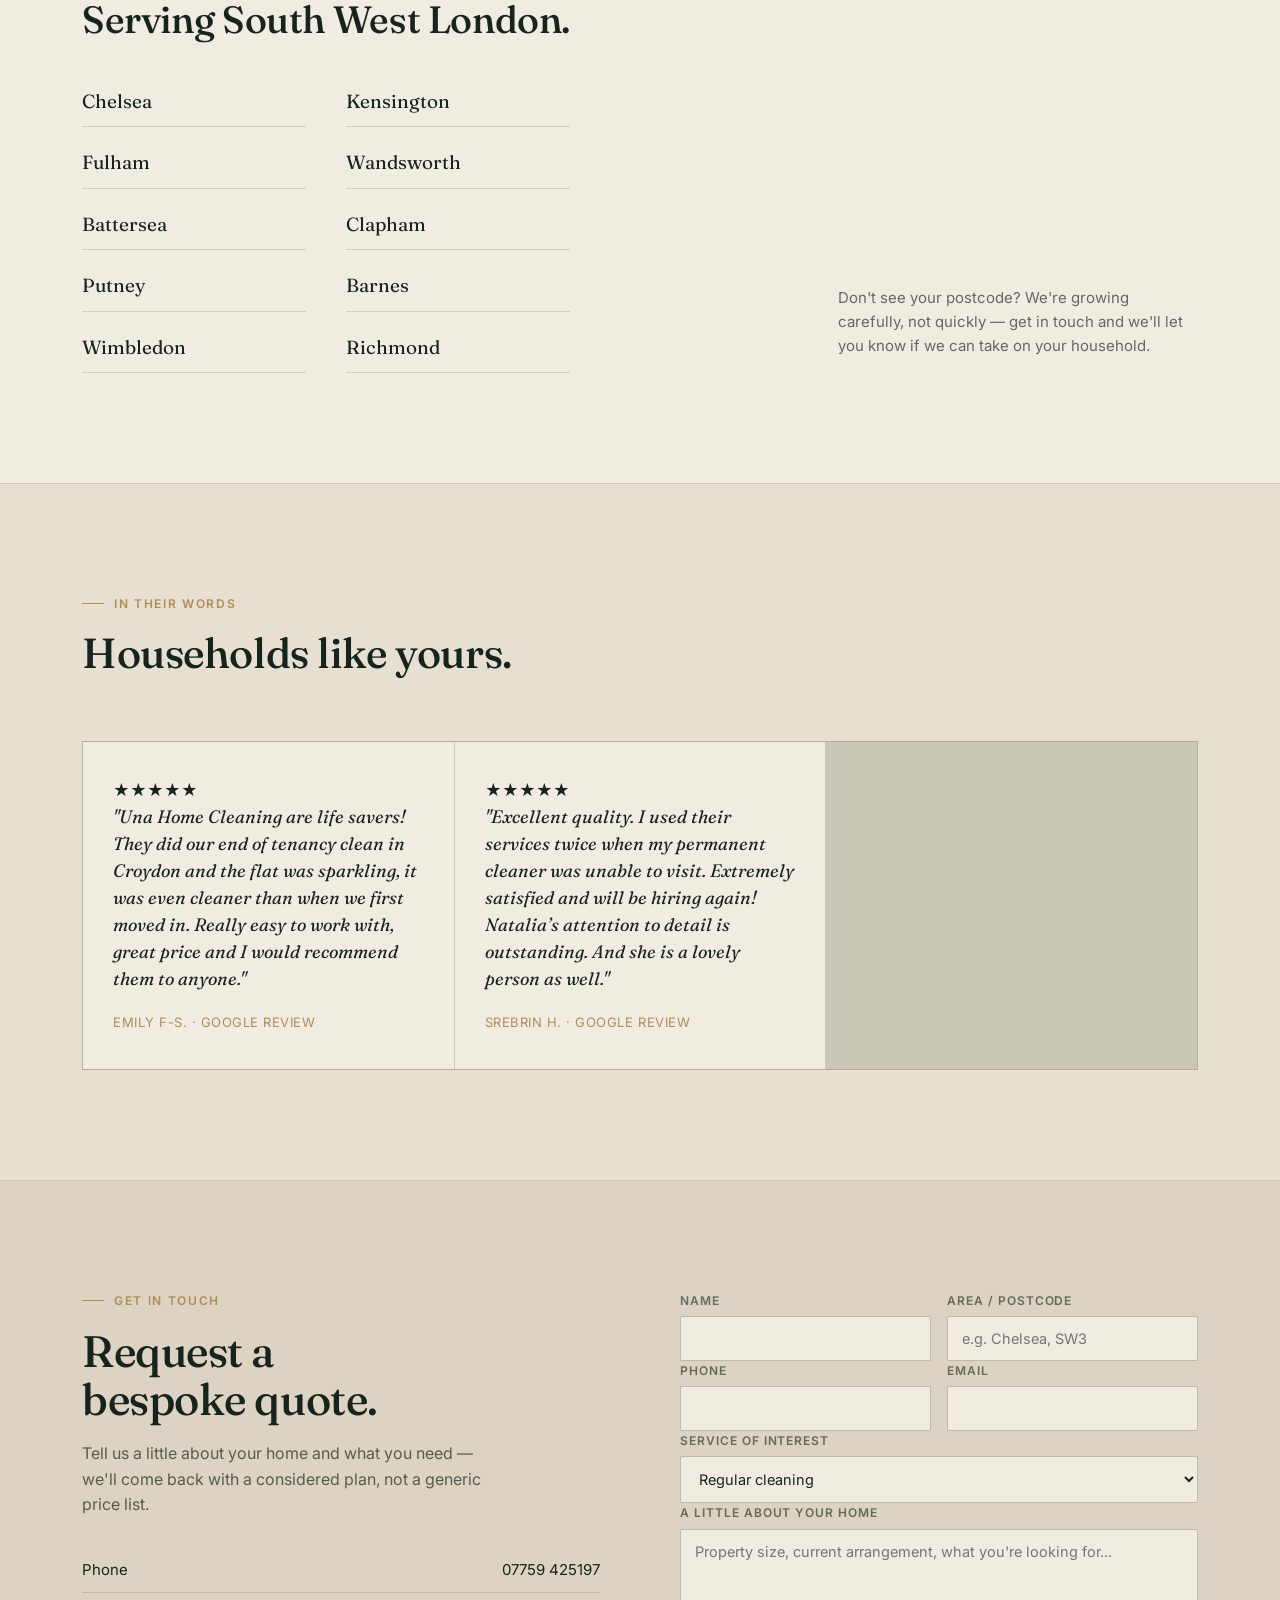
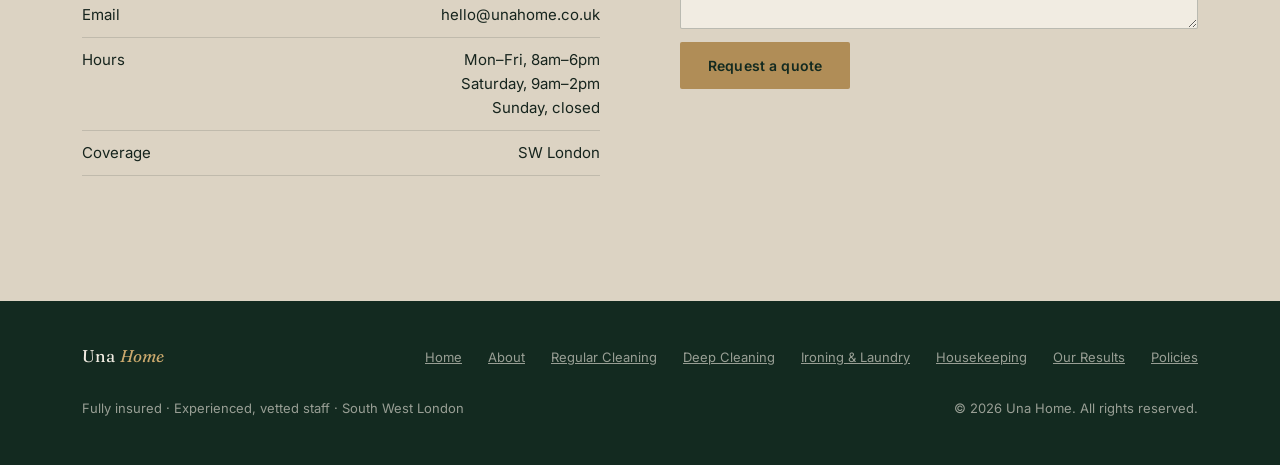
==== commit 8fbfcf90: "Refactor testimonials in index.html Updated testimonials section and removed placeholder text." ====
--- a/index.html
+++ b/index.html
@@ -1,6 +1,12 @@
 <!DOCTYPE html>
 <html lang="en">
 <head>
+   <script async src="https://www.googletagmanager.com/gtm.js?id=GTM-P4QLN24S"></script>
+<script>
+  window.dataLayer = window.dataLayer || [];
+  function gtag(){dataLayer.push(arguments);}
+  gtag('js', new Date());
+</script>
 <meta charset="UTF-8">
 <meta name="viewport" content="width=device-width, initial-scale=1.0">
 <title>Premium House Cleaning &amp; Housekeeping, South West London | Una Home</title>
@@ -225,21 +231,18 @@
       <span class="eyebrow">In their words</span>
       <h2>Households like yours.</h2>
     </div>
-    <div class="testi-grid reveal">
+    <div class="testi-grid two reveal">
       <div class="testi">
-        <blockquote>"They found a rhythm with our house within the first fortnight and never lost it. It's one less thing I manage."</blockquote>
-        <cite>Private household, Wandsworth</cite>
+        <div class="stars" aria-label="5 out of 5 stars">★★★★★</div>
+        <blockquote>"Una Home Cleaning are life savers! They did our end of tenancy clean in Croydon and the flat was sparkling, it was even cleaner than when we first moved in. Really easy to work with, great price and I would recommend them to anyone."</blockquote>
+        <cite>Emily F-S. · Google review</cite>
       </div>
       <div class="testi">
-        <blockquote>"The same two ladies have looked after us for over a year. They know where everything lives — it genuinely feels like an extension of the family."</blockquote>
-        <cite>Private household, Richmond</cite>
-      </div>
-      <div class="testi">
-        <blockquote>"We use them before every dinner party. The finish is a different standard entirely — it's the reason we stopped looking elsewhere."</blockquote>
-        <cite>Private household, Chelsea</cite>
-      </div>
-    </div>
-    <p style="margin-top:20px; font-size:13px; color:rgba(22,36,29,0.5);">Placeholder testimonials — replace with real client quotes (with permission) before publishing.</p>
+        <div class="stars" aria-label="5 out of 5 stars">★★★★★</div>
+        <blockquote>"Excellent quality. I used their services twice when my permanent cleaner was unable to visit. Extremely satisfied and will be hiring again! Natalia’s attention to detail is outstanding. And she is a lovely person as well."</blockquote>
+        <cite>Srebrin H. · Google review</cite>
+      </div>
+    </div>
   </div>
 </section>
 
--- a/assets/styles.css
+++ b/assets/styles.css
@@ -144,6 +144,16 @@
     position:relative;
     overflow:hidden;
   }
+  /* Hero background photo: add your image as assets/hero.jpg.
+     opacity = how strong the photo is (0.2 = 20%); blur = how soft it looks. */
+  .hero::before{
+    content:"";
+    position:absolute; inset:-24px;
+    background:url('hero.jpg') center / cover no-repeat;
+    opacity:0.2;
+    filter:blur(4px);
+    pointer-events:none;
+  }
   .hero::after{
     content:"";
     position:absolute; inset:0;
@@ -242,7 +252,7 @@
   }
   .why-card{
     background:var(--stone); padding:38px 32px; min-height:210px;
-    display:flex; flex-direction:column; justify-content:space-between;
+    display:flex; flex-direction:column; justify-content:flex-start;
   }
   .why-card .mark{ color:var(--brass); font-family:'Fraunces',serif; font-style:italic; font-size:15px; }
   .why-card h3{ font-size:19px; margin-top:22px; }
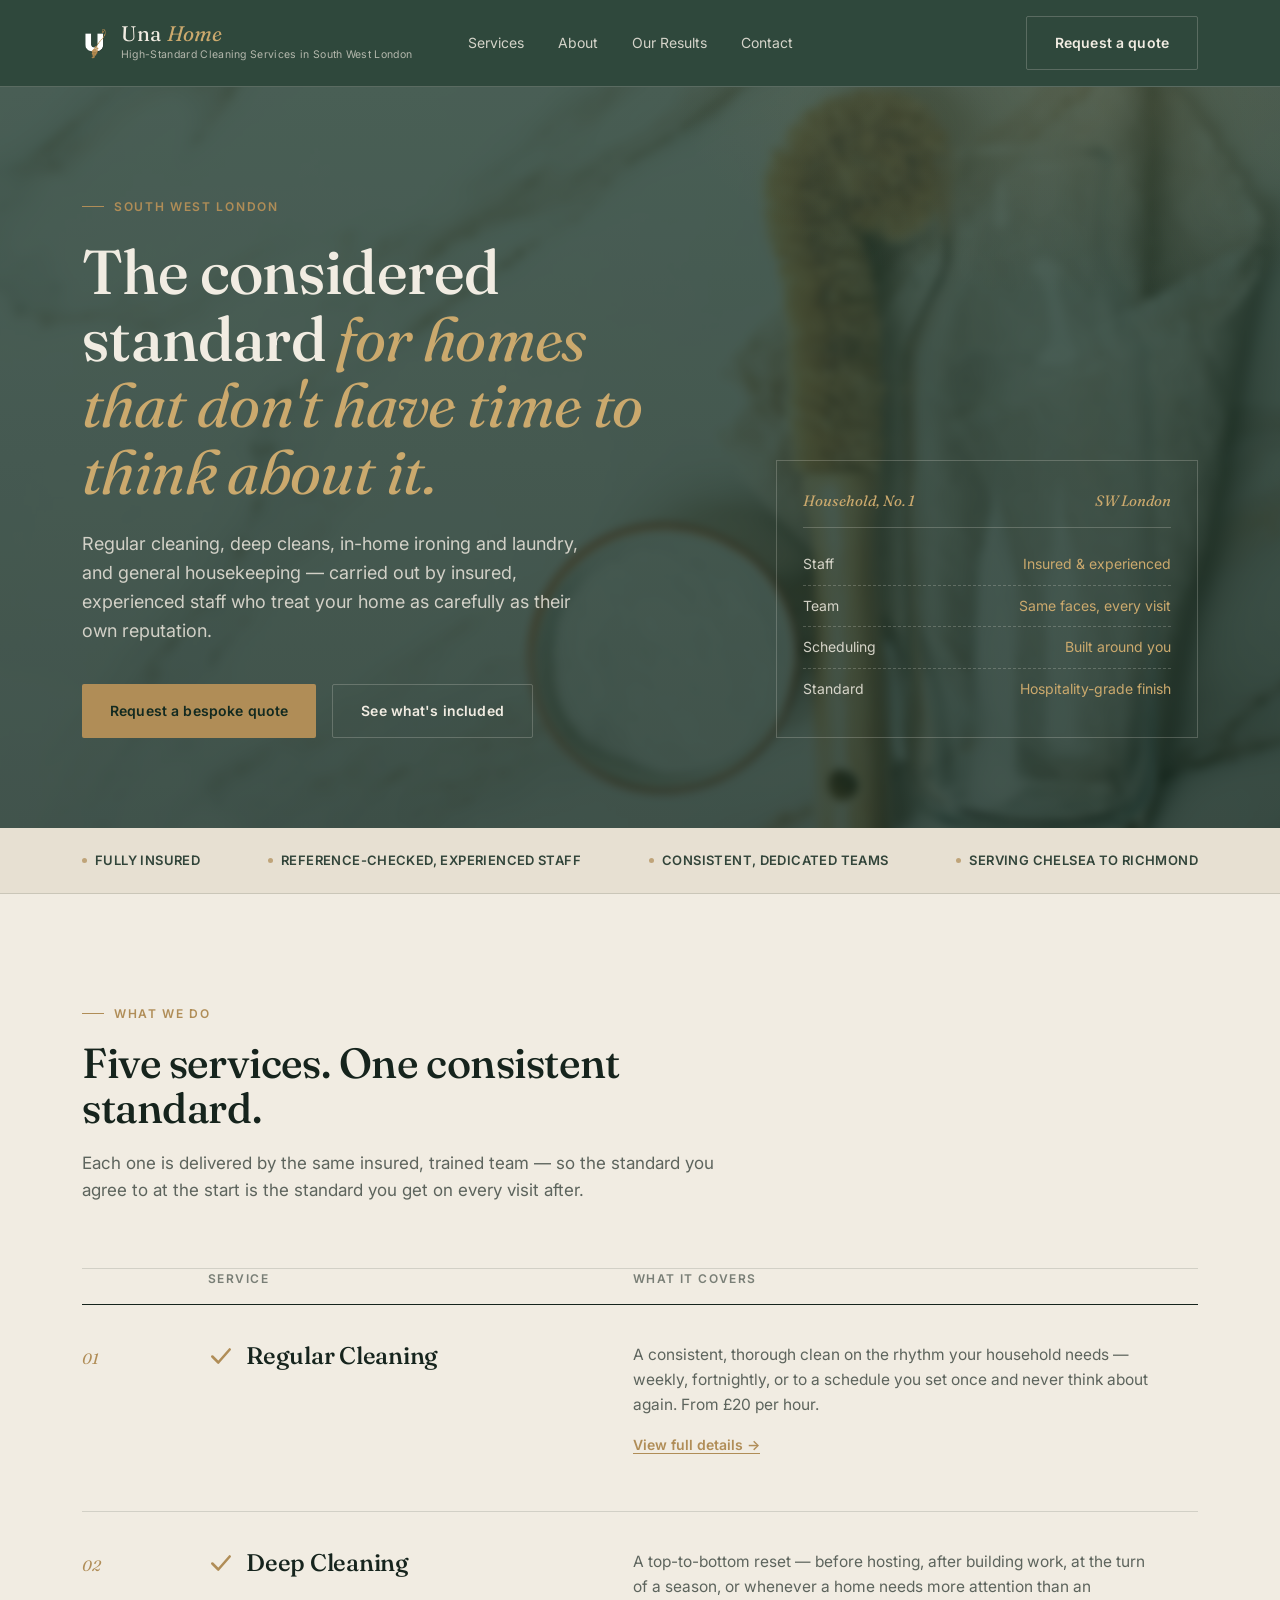
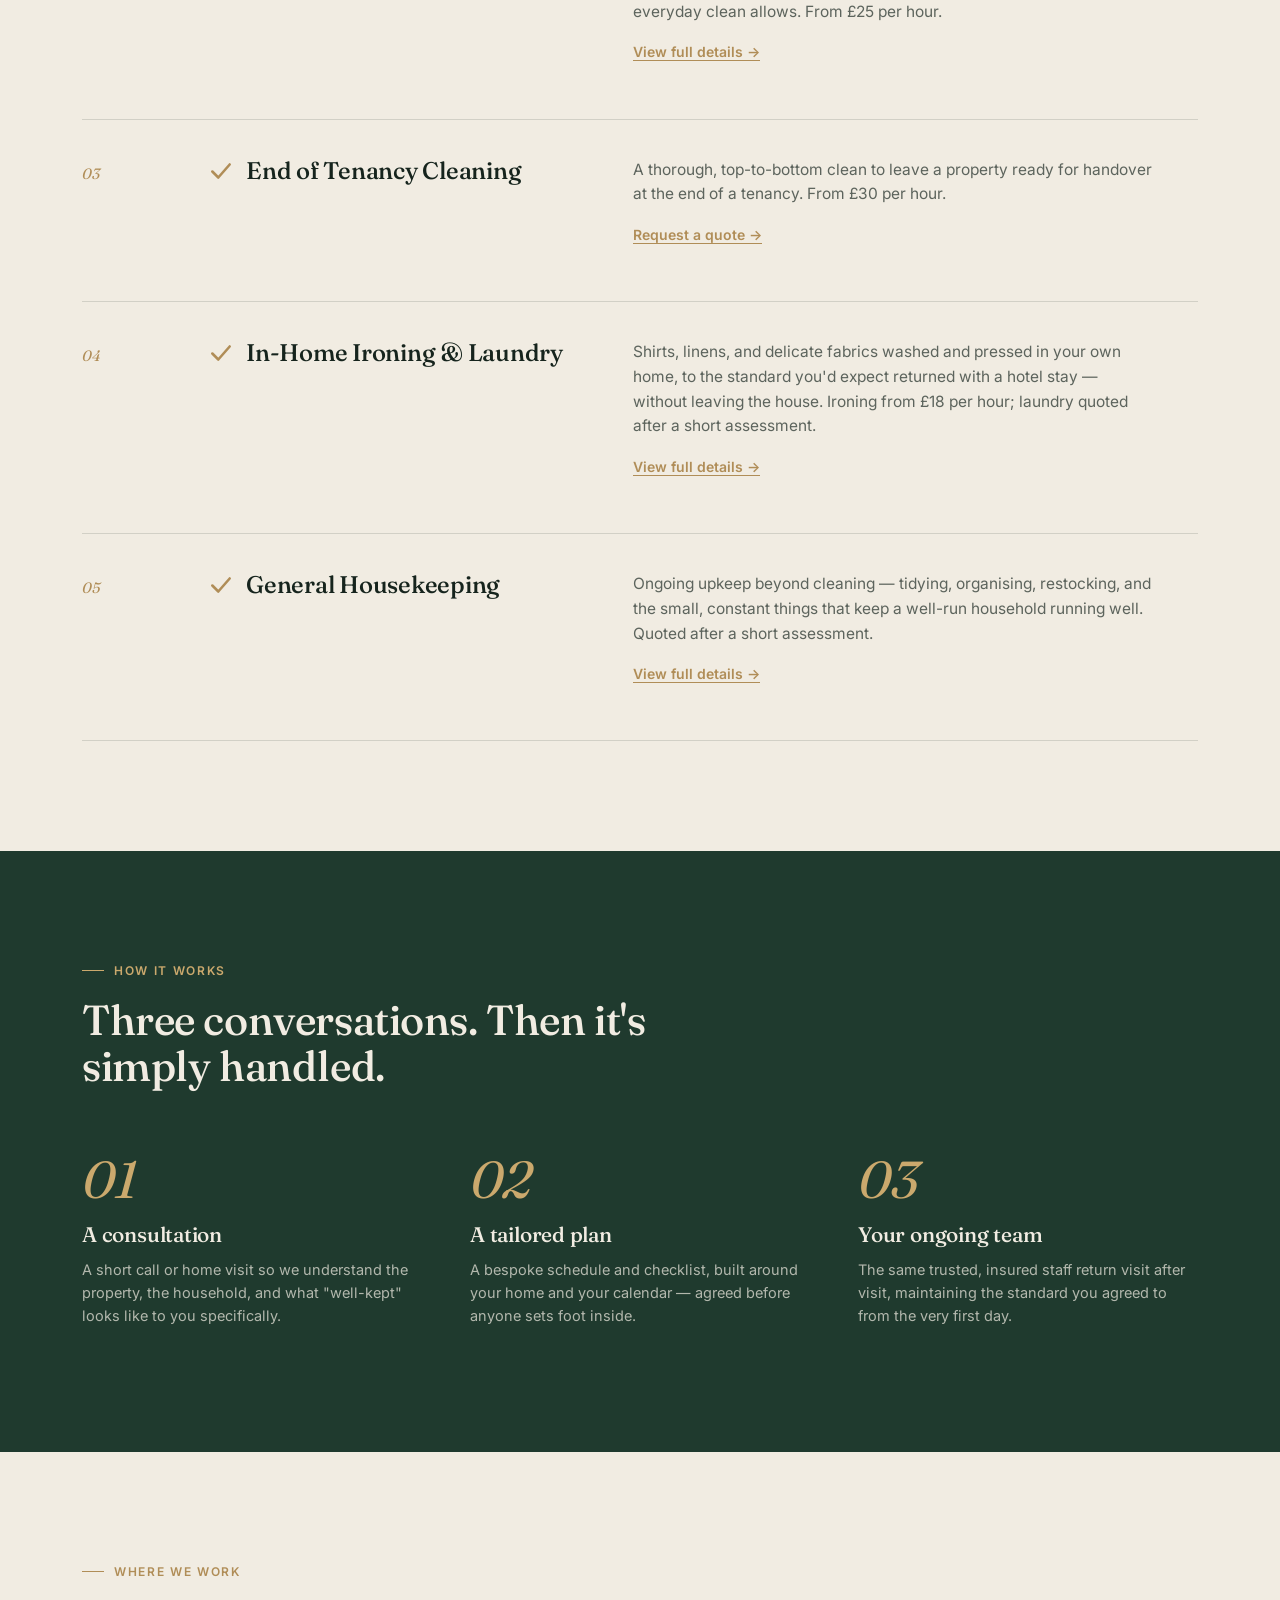
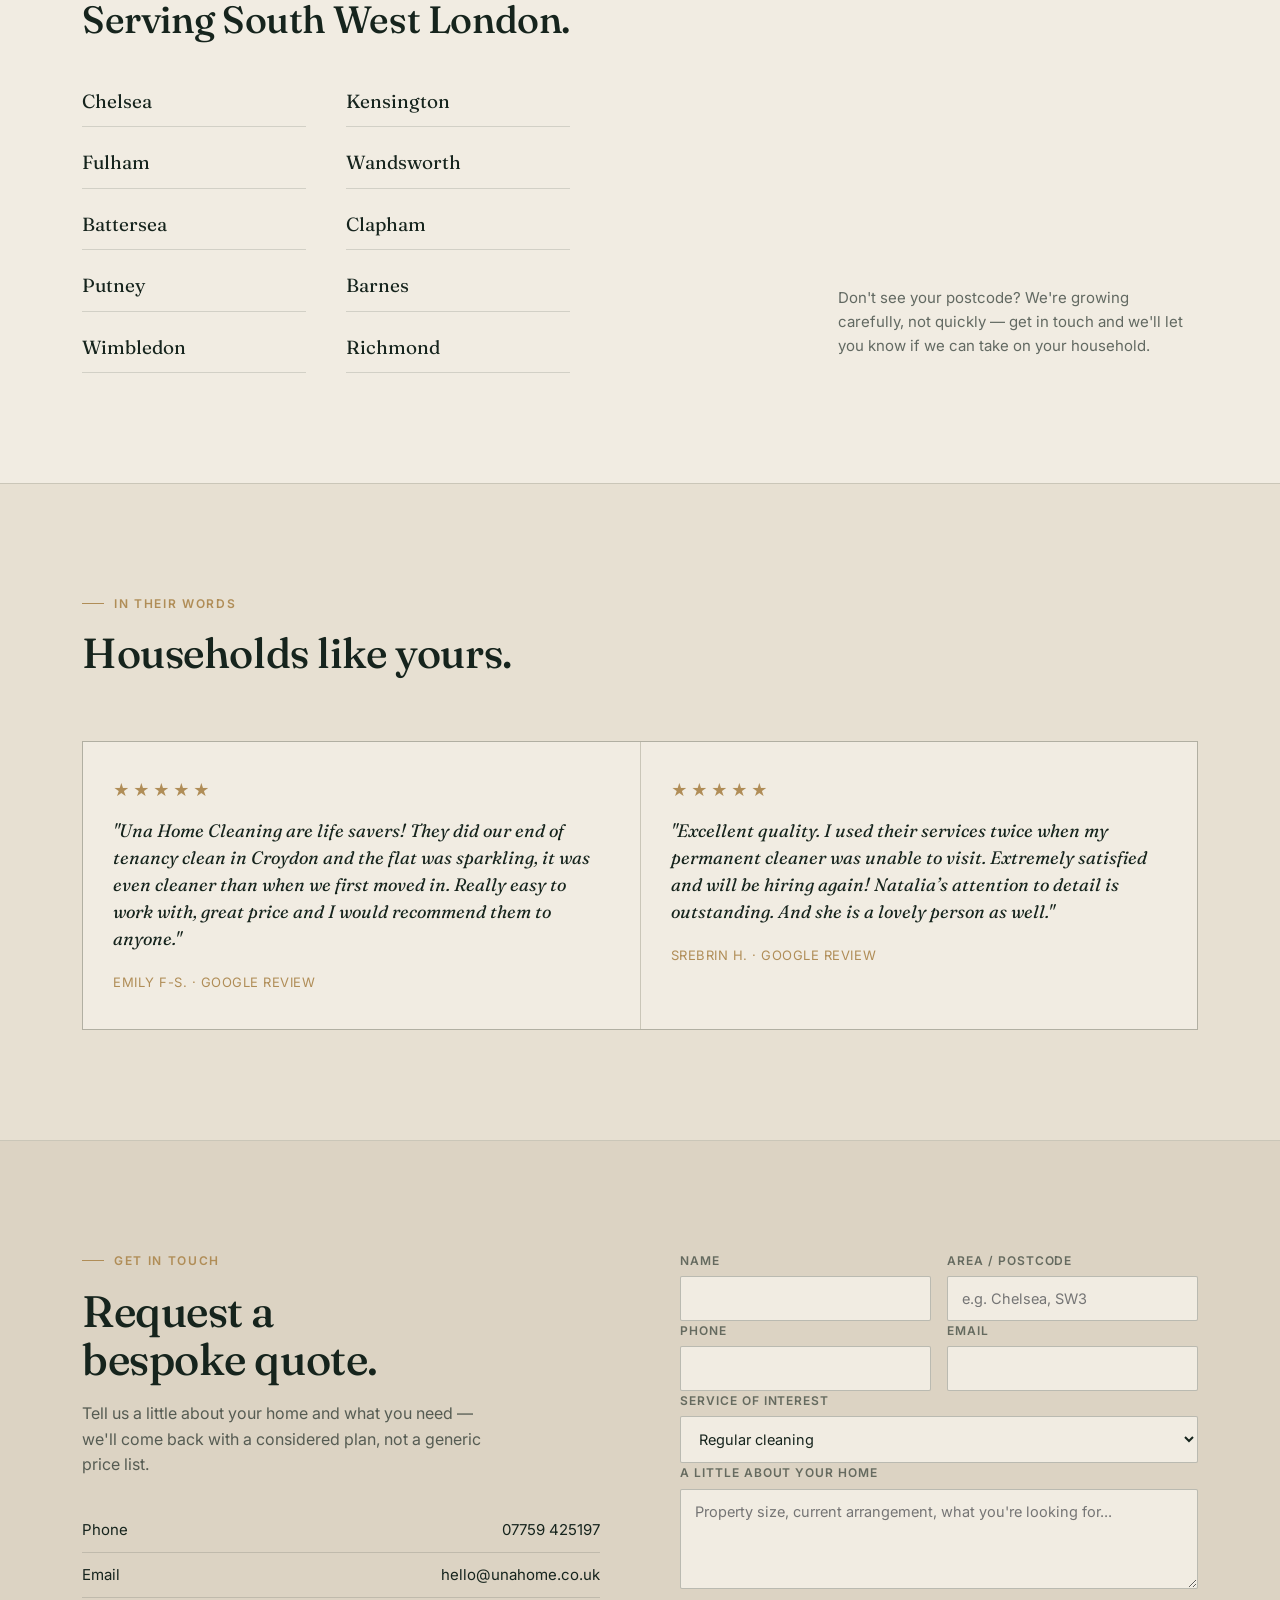
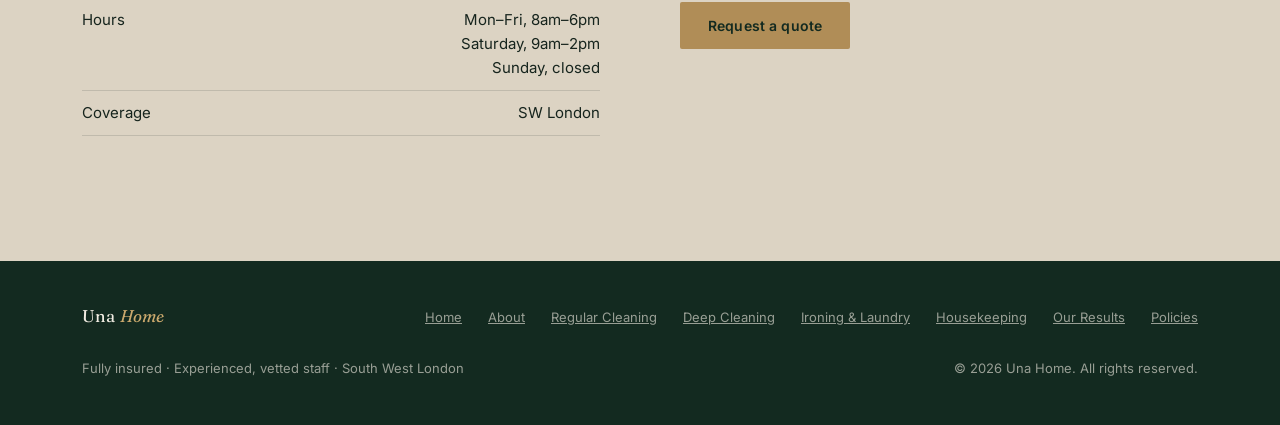
==== commit 77053f53: "Update eyebrow text in hero section Removed the 'Est. by referral' text from the eyebrow section." ====
--- a/index.html
+++ b/index.html
@@ -97,7 +97,7 @@
 <section class="hero">
   <div class="wrap hero-grid">
     <div>
-      <span class="eyebrow">South West London · Est. by referral</span>
+      <span class="eyebrow">South West London</span>
       <h1>The considered standard <em>for homes that don't have time to think about it.</em></h1>
       <p class="lead">Regular cleaning, deep cleans, in-home ironing and laundry, and general housekeeping — carried out by insured, experienced staff who treat your home as carefully as their own reputation.</p>
       <div class="hero-actions">
--- a/assets/styles.css
+++ b/assets/styles.css
@@ -467,3 +467,7 @@
 .ledger-desc p + p{ margin-top:14px !important; }
 @media (max-width:760px){ .ledger-row .ledger-desc{ grid-column:2; } }
 @media (max-width:760px){ .ledger-head-row{ display:none; } }
+
+/* Testimonials: two-card layout + star rating */
+.testi .stars{ color:var(--brass); letter-spacing:3px; font-size:16px; margin-bottom:14px; }
+@media (min-width:901px){ .testi-grid.two{ grid-template-columns:repeat(2,1fr); } }
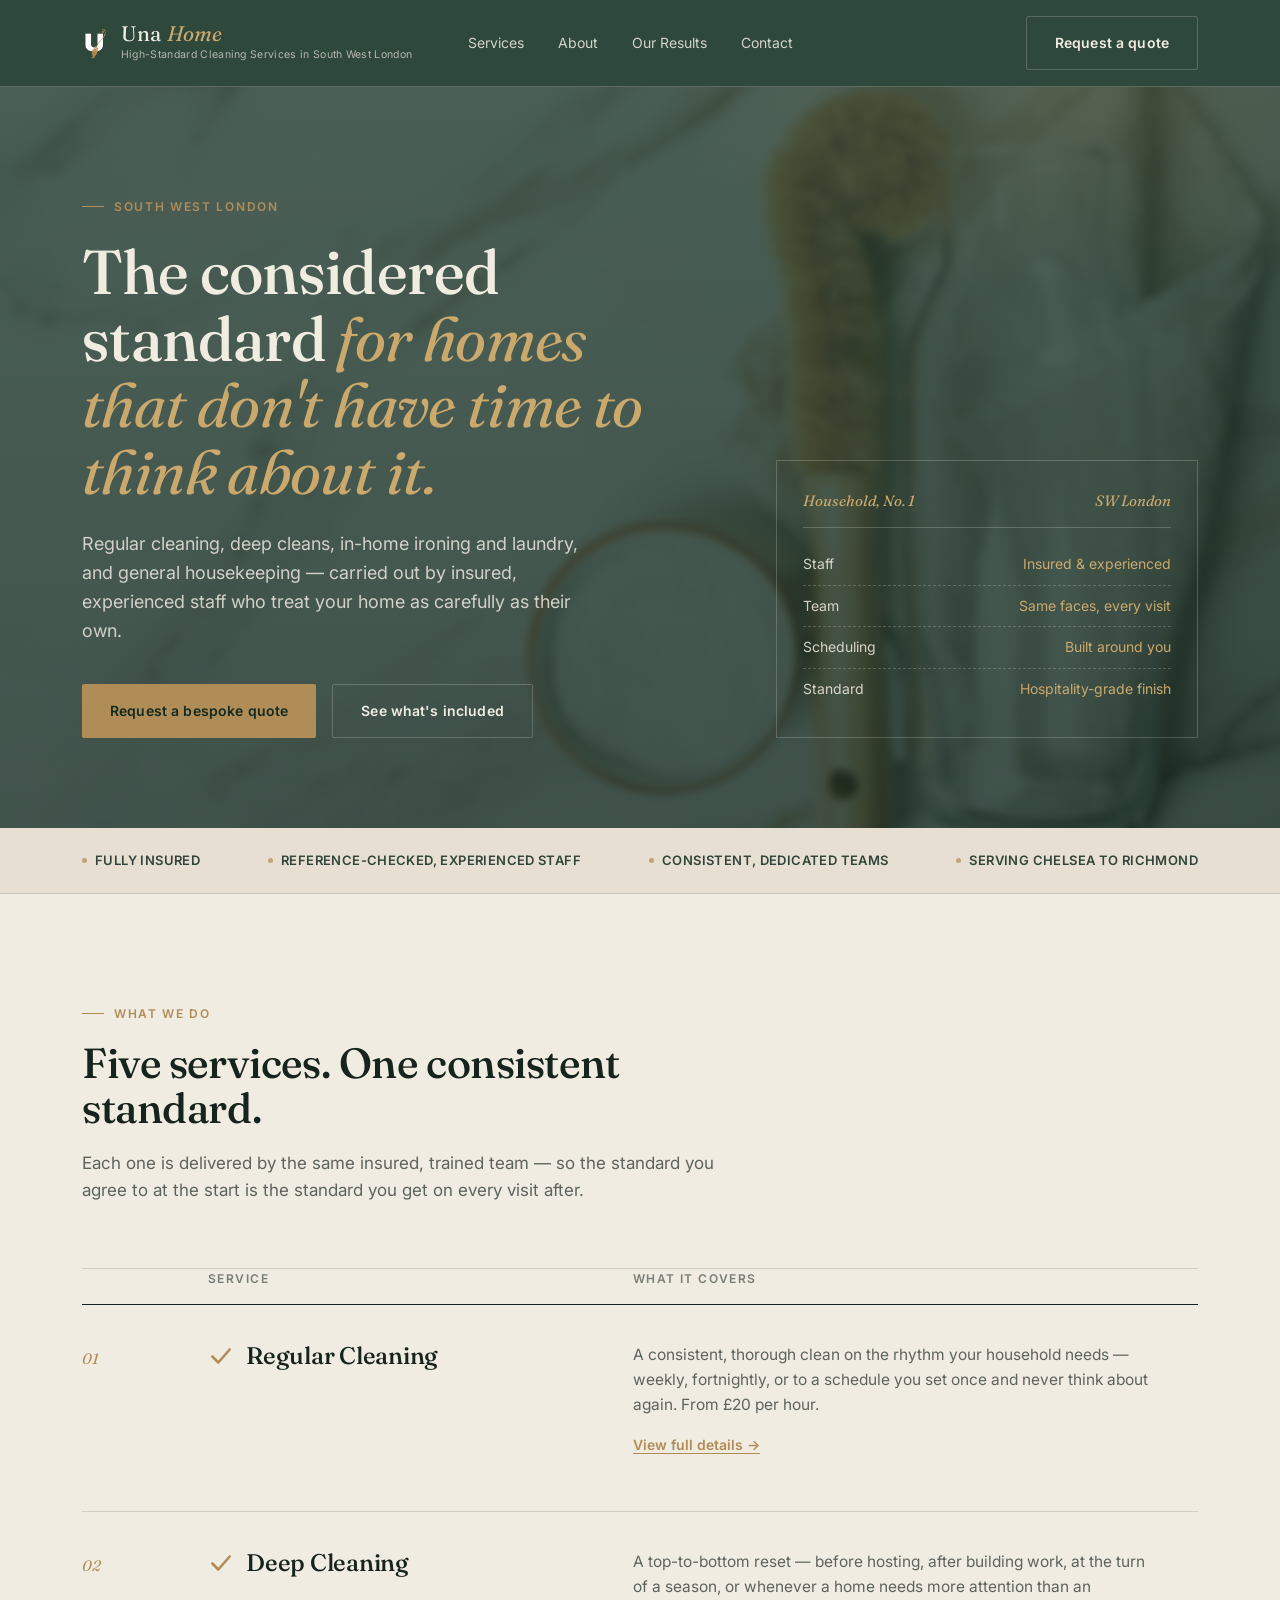
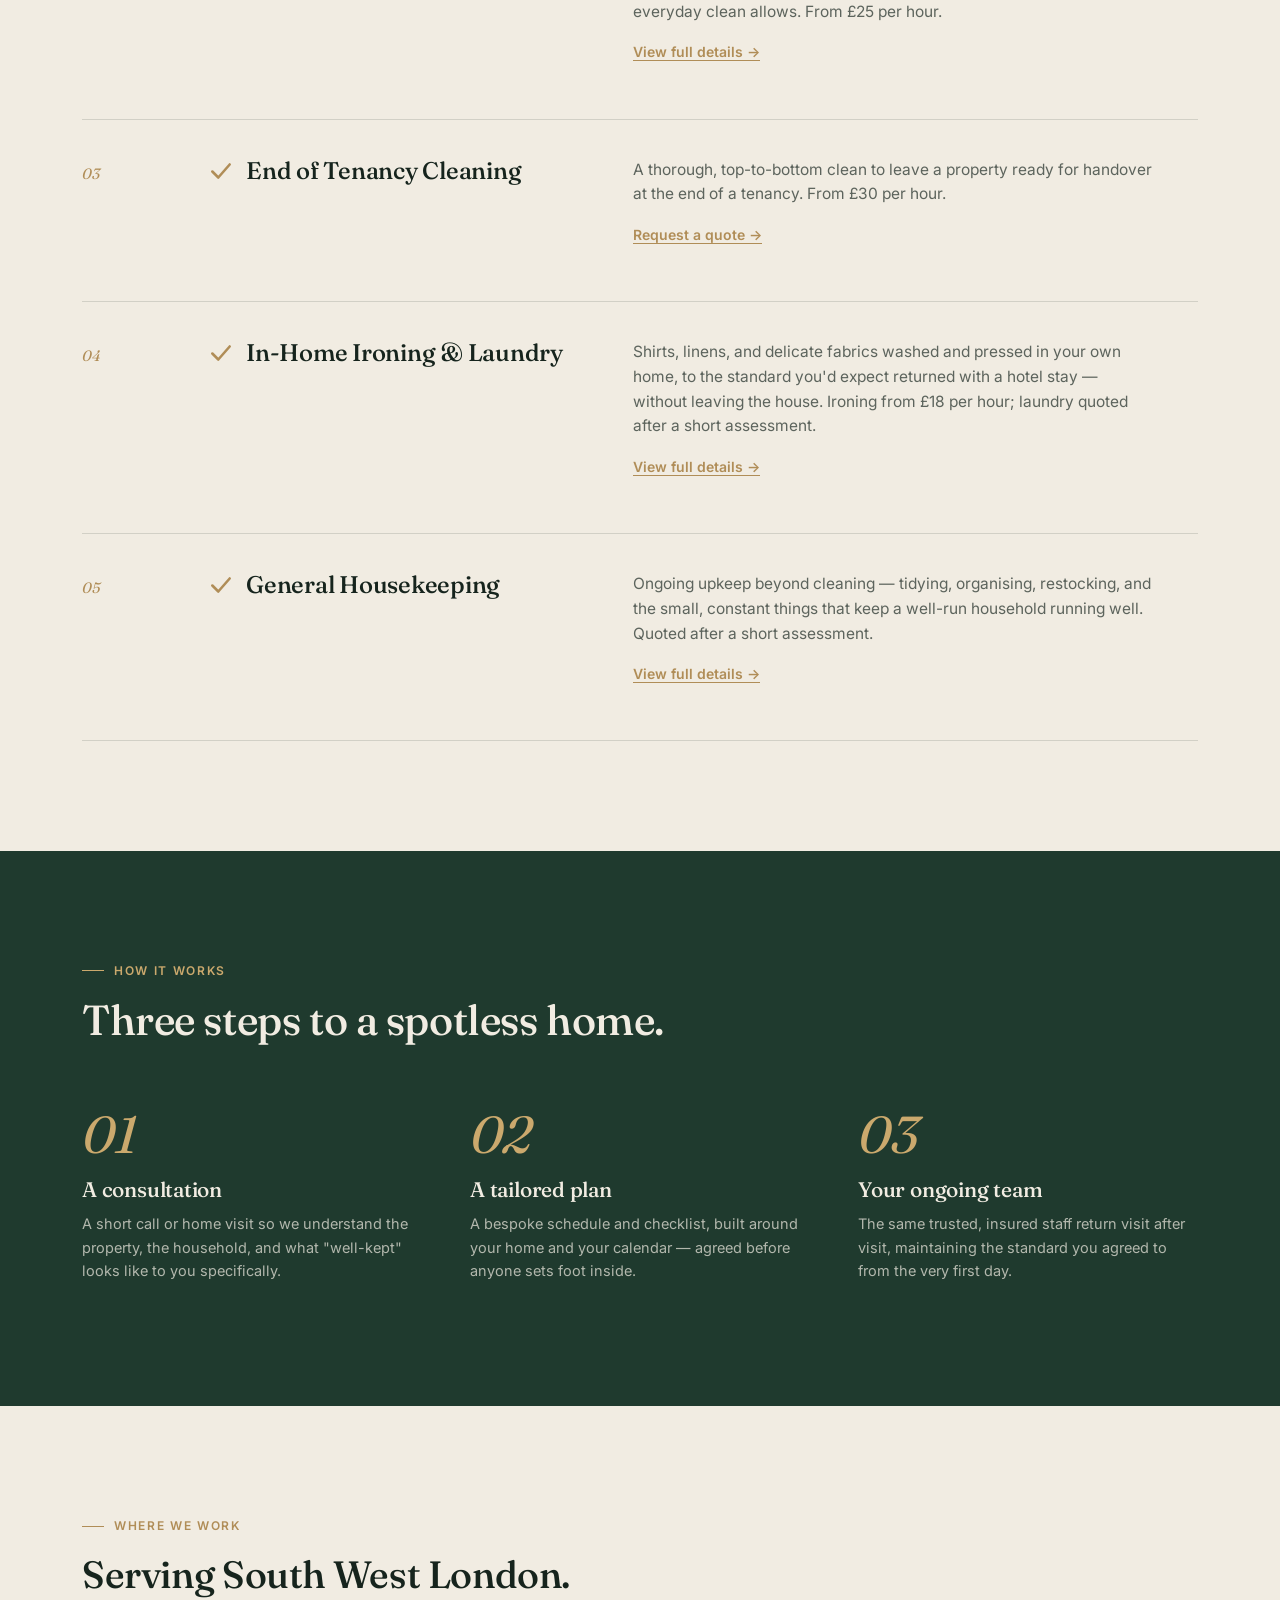
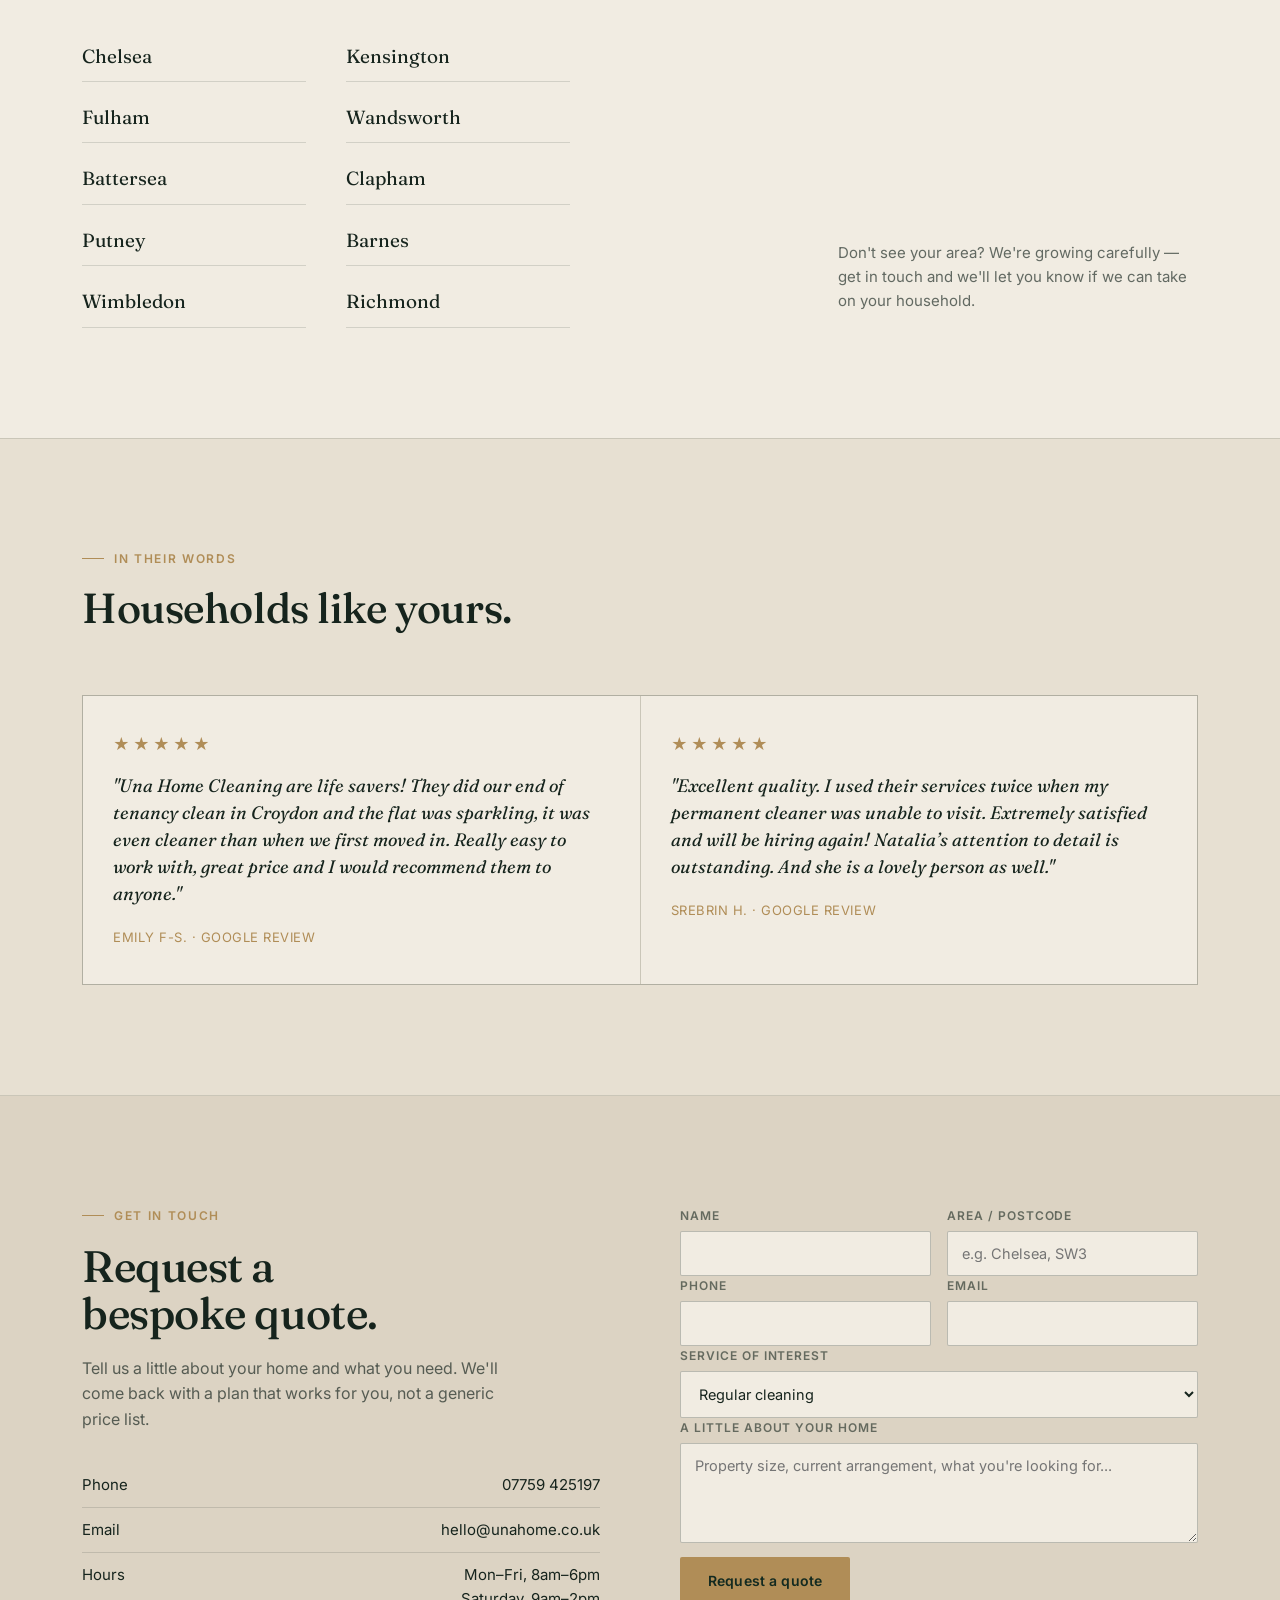
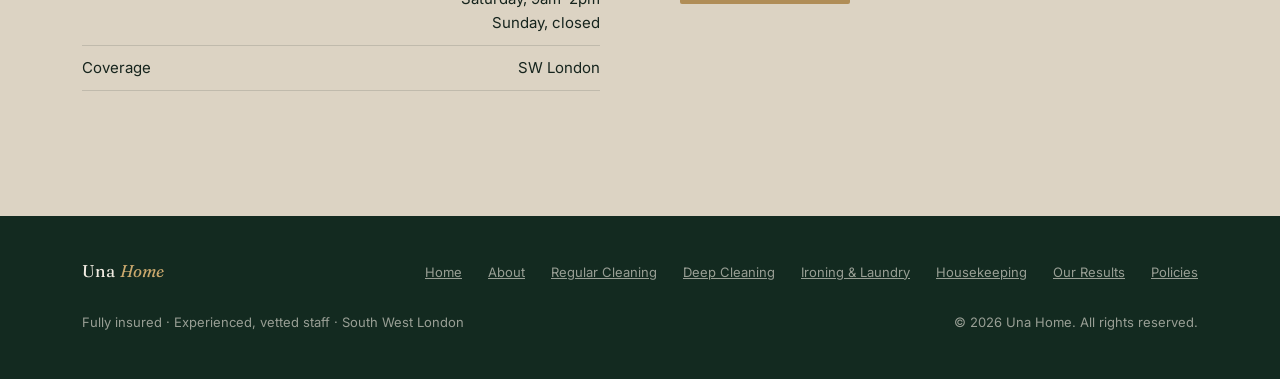
==== commit 0d7b867d: "Update text for clarity and consistency" ====
--- a/index.html
+++ b/index.html
@@ -99,7 +99,7 @@
     <div>
       <span class="eyebrow">South West London</span>
       <h1>The considered standard <em>for homes that don't have time to think about it.</em></h1>
-      <p class="lead">Regular cleaning, deep cleans, in-home ironing and laundry, and general housekeeping — carried out by insured, experienced staff who treat your home as carefully as their own reputation.</p>
+      <p class="lead">Regular cleaning, deep cleans, in-home ironing and laundry, and general housekeeping — carried out by insured, experienced staff who treat your home as carefully as their own.</p>
       <div class="hero-actions">
         <a href="#contact" class="btn btn-primary">Request a bespoke quote</a>
         <a href="#services" class="btn btn-ghost">See what's included</a>
@@ -181,7 +181,7 @@
   <div class="wrap">
     <div class="section-head reveal">
       <span class="eyebrow">How it works</span>
-      <h2>Three conversations. Then it's simply handled.</h2>
+      <h2>Three steps to a spotless home.</h2>
     </div>
     <div class="steps reveal">
       <div class="step">
@@ -221,7 +221,7 @@
         <div>Richmond</div>
       </div>
     </div>
-    <p class="areas-note reveal">Don't see your postcode? We're growing carefully, not quickly — get in touch and we'll let you know if we can take on your household.</p>
+    <p class="areas-note reveal">Don't see your area? We're growing carefully — get in touch and we'll let you know if we can take on your household.</p>
   </div>
 </section>
 
@@ -251,7 +251,7 @@
     <div class="reveal">
       <span class="eyebrow">Get in touch</span>
       <h2 style="margin-top:18px;">Request a bespoke quote.</h2>
-      <p>Tell us a little about your home and what you need — we'll come back with a considered plan, not a generic price list.</p>
+      <p>Tell us a little about your home and what you need. We'll come back with a plan that works for you, not a generic price list.</p>
       <ul class="contact-list">
         <li><span>Phone</span><span><a href="tel:+447759425197" style="color:inherit; text-decoration:none;">07759 425197</a></span></li>
         <li><span>Email</span><span><a href="mailto:hello@unahome.co.uk" style="color:inherit; text-decoration:none;">hello@unahome.co.uk</a></span></li>
